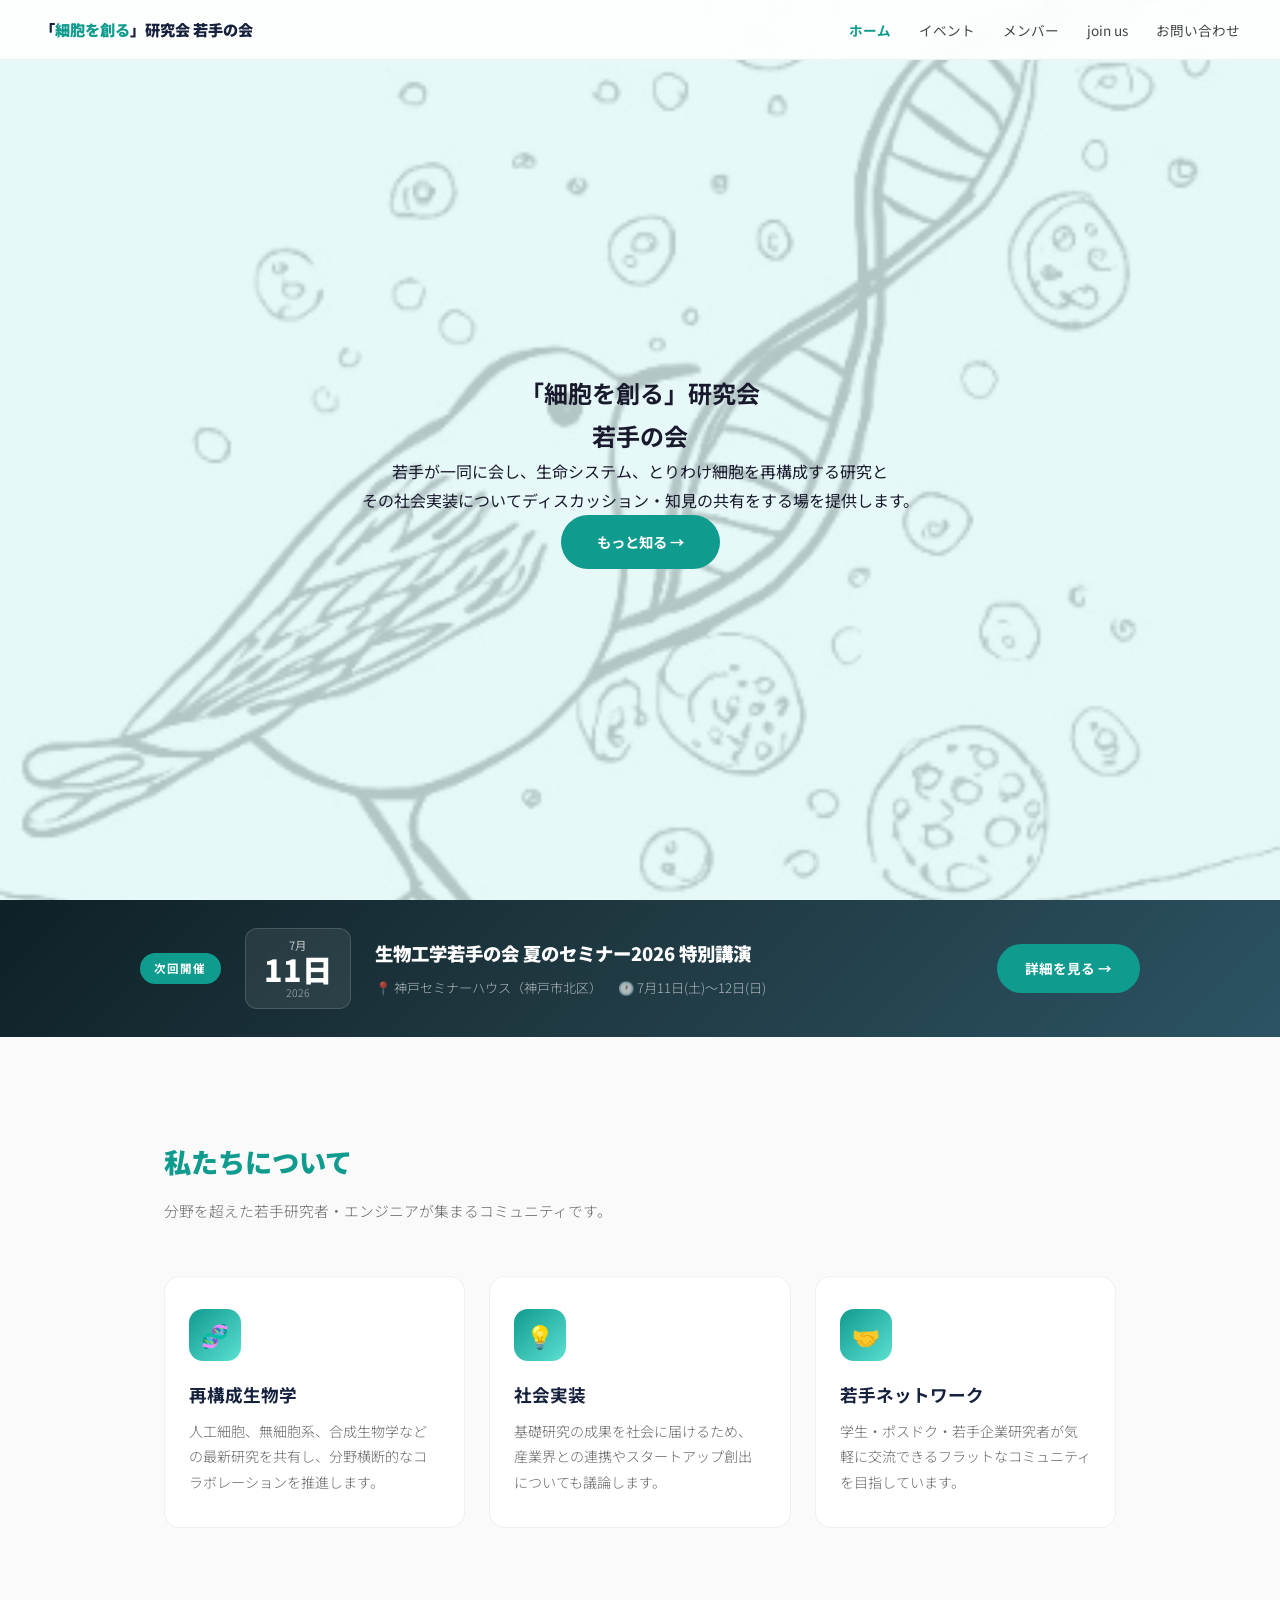
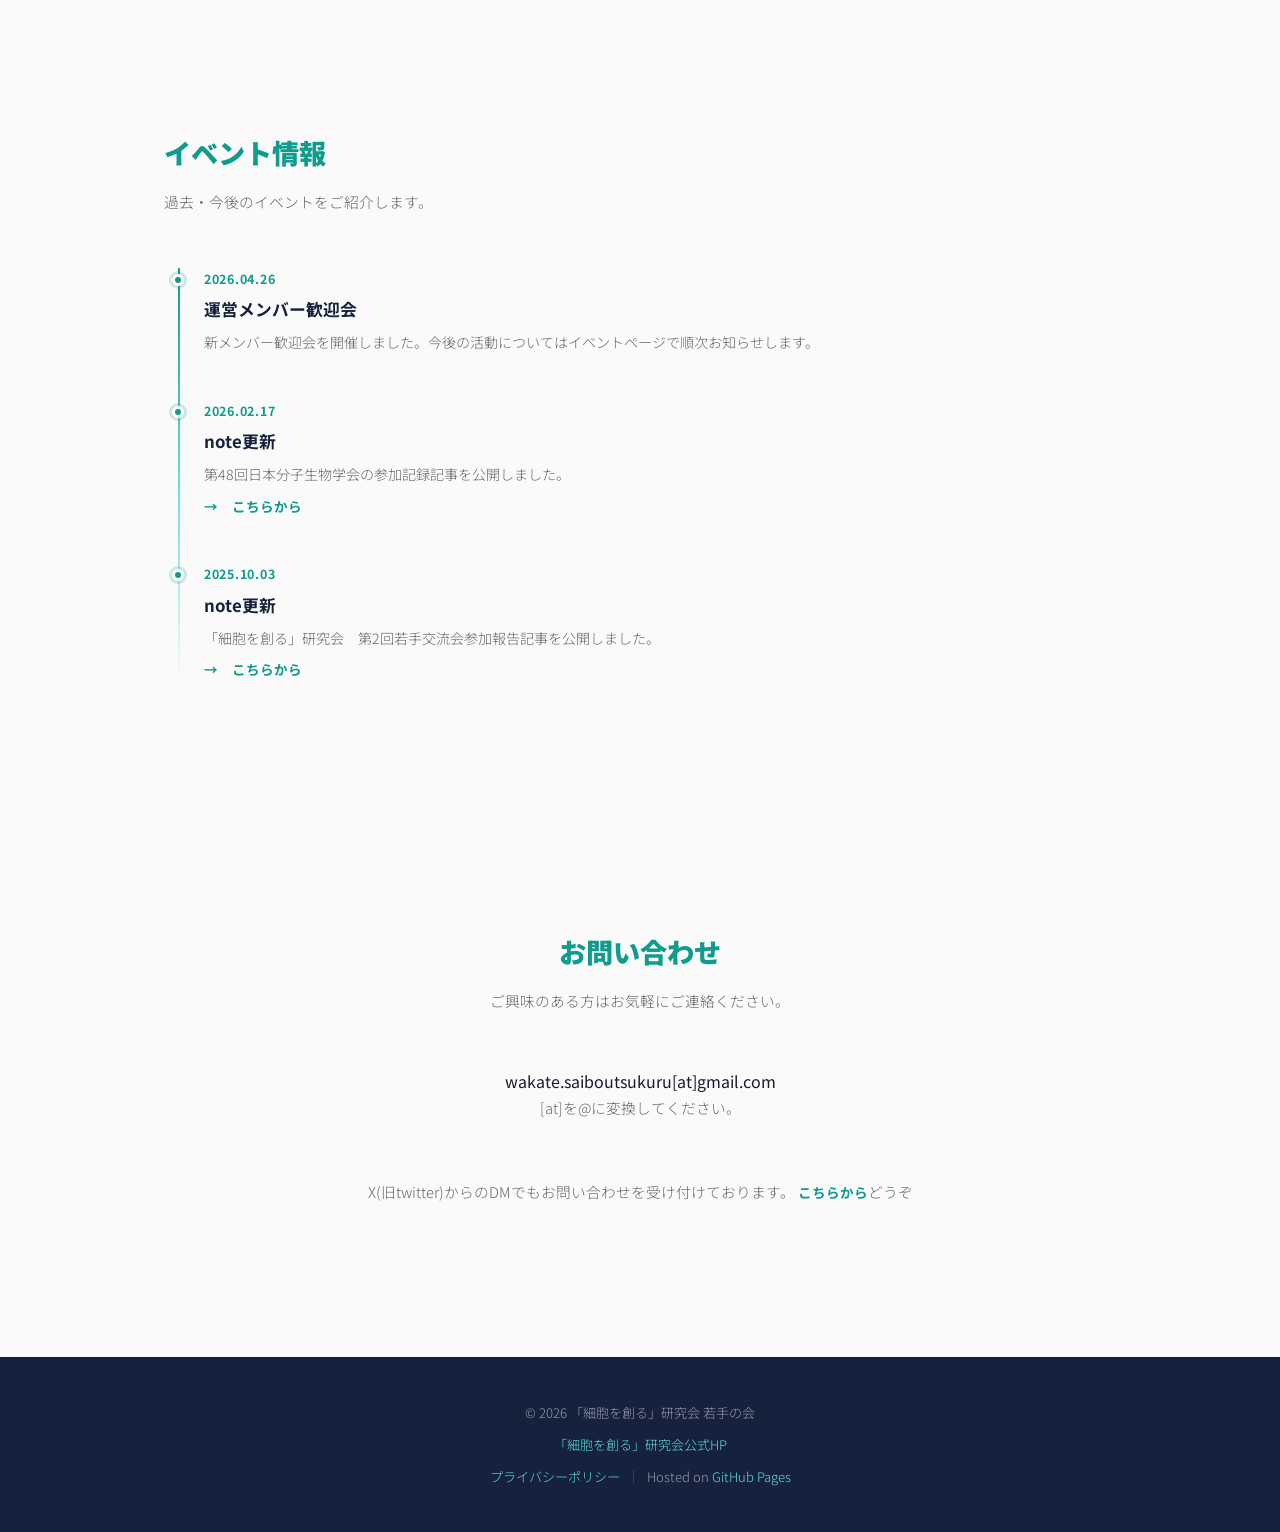
==== index.html @ 82e9b548 "Add files via upload" ====
<!DOCTYPE html>
<html lang="ja">
<head>
  <meta charset="UTF-8">
  <meta name="viewport" content="width=device-width, initial-scale=1.0">
  <title>「細胞を創る」研究会 若手の会</title>
  <meta name="description" content="若手が一同に会し、細胞を再構成する研究と社会実装について議論するコミュニティです。">
  <meta property="og:type" content="website">
  <meta property="og:locale" content="ja_JP">
  <meta property="og:site_name" content="「細胞を創る」研究会 若手の会">
  <meta property="og:title" content="「細胞を創る」研究会 若手の会">
  <meta property="og:description" content="若手が一同に会し、細胞を再構成する研究と社会実装について議論するコミュニティです。">
  <meta name="twitter:card" content="summary">
  <meta name="twitter:title" content="「細胞を創る」研究会 若手の会">
  <meta name="twitter:description" content="若手が一同に会し、細胞を再構成する研究と社会実装について議論するコミュニティです。">
  <link rel="icon" href="images/f2PzmQbG_400x400.jpg" type="image/jpeg">

  <!-- スタイルシート -->
  <link rel="stylesheet" href="style.css">
  <link rel="stylesheet" href="https://unpkg.com/aos@2.3.4/dist/aos.css" />

  <!-- フォント -->
  <link rel="preconnect" href="https://fonts.googleapis.com">
  <link href="https://fonts.googleapis.com/css2?family=Noto+Sans+JP:wght@300;400;700;900&amp;display=swap" rel="stylesheet">
</head>
<body>

  <!-- ===== ナビゲーション ===== -->
  <!--
    ★ ページを追加するときは <li> を追加してください
    ★ 現在のページには class="current" を付けてください
  -->
  <nav class="site-nav">
    <a href="index.html" class="logo">
      「<span class="accent">細胞を創る</span>」研究会 若手の会
    </a>
    <button class="nav-toggle" onclick="document.querySelector('.nav-links').classList.toggle('open')">☰</button>
    <ul class="nav-links">
      <li><a href="index.html" class="current">ホーム</a></li>
      <li><a href="events.html">イベント</a></li>
      <li><a href="members.html">メンバー</a></li>
      <li><a href="joinus.html">join us</a></li>
      <li><a href="#contact">お問い合わせ</a></li>
    </ul>
  </nav>


  <!-- ===== ヒーロー ===== -->
  <section class="hero">
    <!-- 背景の浮遊パーツ（細胞イメージ） -->
    <div class="blob blob-1"></div>
    <div class="blob blob-2"></div>
    <div class="blob blob-3"></div>

    <h1 data-aos="fade-up">
      「<span class="accent">細胞を創る</span>」研究会<br>若手の会
    </h1>
    <p class="lead" data-aos="fade-up" data-aos-delay="200">
      若手が一同に会し、生命システム、とりわけ細胞を再構成する研究と<br>
      その社会実装についてディスカッション・知見の共有をする場を提供します。
    </p>
    <div data-aos="fade-up" data-aos-delay="400">
      <a href="#about" class="btn btn-primary">もっと知る →</a>
    </div>
  </section>


  <!-- ===== 次回開催アナウンス ===== -->
  <!--
    ★ 開催情報の更新方法
    - .announce-date の中身（月・日・年）を書き換えてください
    - .announce-title（イベント名）、.announce-meta の場所・時間も更新してください
    - 申し込みリンクが決まったら <a href="#"> の # を実際のURLに変更してください
    - 開催が終わったらこのセクションごと削除するか、次の会の情報に書き換えてください
  -->
  <div class="announce-bar" data-aos="fade-up">
    <div class="announce-inner">
      <div class="announce-badge">次回開催</div>
      <div class="announce-date-block">
        <span class="announce-month">7月</span>
        <span class="announce-day">11日</span>
        <span class="announce-year">2026</span>
      </div>
      <div class="announce-body">
        <div class="announce-title">生物工学若手の会 夏のセミナー2026 特別講演</div>
        <div class="announce-meta">
          <span>📍 神戸セミナーハウス（神戸市北区）</span>
          <span>🕐 7月11日(土)〜12日(日)</span>
        </div>
      </div>
      <a href="events.html" class="announce-cta">詳細を見る →</a>
    </div>
  </div>

  <!-- ===== About ===== -->
  <section id="about" class="section">
    <h2 class="section-title" data-aos="fade-up">
      <span class="accent">私たちについて</span>
    </h2>
    <p class="section-sub" data-aos="fade-up" data-aos-delay="100">
      分野を超えた若手研究者・エンジニアが集まるコミュニティです。
    </p>

    <!--
      ★ カードの追加・編集方法
      .card を複製して中身を書き換えてください。
      data-aos-delay の数値を 100 ずつ増やすと順番にアニメーションします。
    -->
    <div class="card-grid">
      <div class="card" data-aos="fade-up" data-aos-delay="100">
        <div class="icon">🧬</div>
        <h3>再構成生物学</h3>
        <p>人工細胞、無細胞系、合成生物学などの最新研究を共有し、分野横断的なコラボレーションを推進します。</p>
      </div>
      <div class="card" data-aos="fade-up" data-aos-delay="200">
        <div class="icon">💡</div>
        <h3>社会実装</h3>
        <p>基礎研究の成果を社会に届けるため、産業界との連携やスタートアップ創出についても議論します。</p>
      </div>
      <div class="card" data-aos="fade-up" data-aos-delay="300">
        <div class="icon">🤝</div>
        <h3>若手ネットワーク</h3>
        <p>学生・ポスドク・若手企業研究者が気軽に交流できるフラットなコミュニティを目指しています。</p>
      </div>
    </div>
  </section>


  <!-- ===== イベント ===== -->
  <section id="events" class="section">
    <h2 class="section-title" data-aos="fade-up">
      <span class="accent">イベント情報</span>
    </h2>
    <p class="section-sub" data-aos="fade-up" data-aos-delay="100">
      過去・今後のイベントをご紹介します。
    </p>

    <!--
      ★ イベント追加方法
      .timeline-item を複製して、日付・タイトル・説明を書き換えてください。
      新しいイベントは上に追加するのがおすすめです。
    -->
    <div class="timeline">
      <div class="timeline-item" data-aos="fade-right" data-aos-delay="100">
        <div class="date">2026.04.26</div>
        <h3>運営メンバー歓迎会</h3>
        <p>新メンバー歓迎会を開催しました。今後の活動についてはイベントページで順次お知らせします。</p>
      </div>
      <div class="timeline-item" data-aos="fade-right" data-aos-delay="200">
        <div class="date">2026.02.17</div>
        <h3>note更新</h3>
        <p>第48回日本分子生物学会の参加記録記事を公開しました。</p>
        <a href="https://note.com/saiboutsukuritai/n/n1c687e1ef081" class="event-link">→　こちらから</a>
      </div>
      <div class="timeline-item" data-aos="fade-right" data-aos-delay="300">
        <div class="date">2025.10.03</div>
        <h3>note更新</h3>
        <p>「細胞を創る」研究会　第2回若手交流会参加報告記事を公開しました。</p>
        <a href="https://note.com/saiboutsukuritai/n/n940c62a0c1cd" class="event-link">→　こちらから</a>
      </div>
    </div>
  </section>


  <!-- ===== お問い合わせ ===== -->
  <section id="contact" class="section text-center">
    <h2 class="section-title" data-aos="fade-up">
      <span class="accent">お問い合わせ</span>
    </h2>
    <p class="section-sub" data-aos="fade-up" data-aos-delay="100">
      ご興味のある方はお気軽にご連絡ください。
    </p>
    <p data-aos="fade-up" data-aos-delay="100">wakate.saiboutsukuru[at]gmail.com
    </p>
    <p class="section-sub" data-aos="fade-up" data-aos-delay="100">
      [at]を@に変換してください。
    </p>
    <p class="section-sub" data-aos="fade-up" data-aos-delay="100">
      X(旧twitter)からのDMでもお問い合わせを受け付けております。
      <a href="https://x.com/saiboutsukuruwa" class="event-link">こちらから</a>どうぞ
    </p>
  </section>


  <!-- ===== フッター ===== -->
  <footer class="site-footer">
    <p>© 2026 「細胞を創る」研究会 若手の会</p>
    <p class="mt-1">
      <a href="https://jscsr.org/">「細胞を創る」研究会公式HP</a>
    </p>
    <p class="mt-1">
      <a href="privacy.html">プライバシーポリシー</a>
      <span class="footer-sep">｜</span>
      Hosted on <a href="https://pages.github.com/" target="_blank" rel="noopener">GitHub Pages</a>
    </p>
    
  </footer>


  <!-- AOS 初期化 -->
  <script src="https://unpkg.com/aos@2.3.4/dist/aos.js"></script>
  <script>
    AOS.init({
      duration: 800,      // アニメーションの長さ（ミリ秒）
      once: true,         // true = 一度だけ再生 / false = 毎回再生
      offset: 80,         // 画面に入ってから発火するまでの距離(px)
      easing: 'ease-out'
    });
  </script>

</body>
</html>
---- style.css ----
/* ==========================================================
   「細胞を創る」研究会 若手の会 — 共通スタイルシート
   
   ★ 編集ガイド ★
   - 色を変えたい → 下の :root { } 内の変数を変更
   - フォントを変えたい → --font-body, --font-display を変更
   - 各セクションのスタイルはコメントで区切ってあります
   ========================================================== */

/* ---------- カラー・フォント設定（ここで一括変更） ---------- */
:root {
  /* メインカラー */
  --c-primary: #0f9b8e;
  --c-primary-light: #5ce0d2;
  --c-primary-pale: #e0f7f5;

  /* ダークカラー */
  --c-dark: #16213e;
  --c-dark-grad-1: #0f2027;
  --c-dark-grad-2: #203a43;
  --c-dark-grad-3: #2c5364;

  /* テキスト */
  --c-text: #1a1a2e;
  --c-text-light: #666;
  --c-text-muted: #888;

  /* 背景 */
  --c-bg: #fafafa;
  --c-card-bg: #fff;
  --c-border: rgba(0, 0, 0, 0.06);

  /* フォント */
  --font-body: 'Noto Sans JP', sans-serif;
  --font-display: 'Noto Sans JP', sans-serif;

  /* レイアウト */
  --max-width: 1000px;
  --nav-height: 60px;
}


/* ---------- リセット ---------- */
*,
*::before,
*::after {
  margin: 0;
  padding: 0;
  box-sizing: border-box;
}

html {
  scroll-behavior: smooth;
}

body {
  font-family: var(--font-body);
  color: var(--c-text);
  background: var(--c-bg);
  line-height: 1.8;
}

img {
  max-width: 100%;
  height: auto;
  display: block;
}

a {
  color: inherit;
  text-decoration: none;
}


/* ==========================================================
   ナビゲーション
   ========================================================== */
.site-nav {
  position: fixed;
  top: 0;
  width: 100%;
  background: rgba(255, 255, 255, 0.92);
  backdrop-filter: blur(12px);
  -webkit-backdrop-filter: blur(12px);
  z-index: 100;
  padding: 0 40px;
  height: var(--nav-height);
  display: flex;
  justify-content: space-between;
  align-items: center;
  border-bottom: 1px solid var(--c-border);
}

.site-nav .logo {
  font-weight: 900;
  font-size: 0.95rem;
  color: var(--c-dark);
  white-space: nowrap;
}

.site-nav .logo .accent {
  color: var(--c-primary);
}

.site-nav .nav-links {
  list-style: none;
  display: flex;
  gap: 28px;
}

.site-nav .nav-links a {
  font-size: 0.85rem;
  font-weight: 400;
  color: #444;
  transition: color 0.3s;
  position: relative;
}

.site-nav .nav-links a::after {
  content: '';
  position: absolute;
  bottom: -4px;
  left: 0;
  width: 0;
  height: 2px;
  background: var(--c-primary);
  transition: width 0.3s;
}

.site-nav .nav-links a:hover {
  color: var(--c-primary);
}

.site-nav .nav-links a:hover::after {
  width: 100%;
}

/* 現在のページをハイライト */
.site-nav .nav-links a.current {
  color: var(--c-primary);
  font-weight: 700;
}

/* ハンバーガーメニュー（モバイル用） */
.nav-toggle {
  display: none;
  background: none;
  border: none;
  font-size: 1.5rem;
  cursor: pointer;
  color: var(--c-dark);
}


/* ==========================================================
   ヒーローセクション
   ========================================================== */
.hero {
  min-height: 100vh;
  display: flex;
  flex-direction: column;
  justify-content: center;
  align-items: center;
  text-align: center;
  padding: 120px 24px 80px;
  background: var(--c-primary-pale);
  position: relative;
  overflow: hidden;
}

/* ★ 背景画像（::before で重ねる） */
.hero::before {
  content: '';
  position: absolute;
  top: 0;
  left: 0;
  width: 100%;
  height: 100%;
  background-image: url('images/f2PzmQbG_400x400.jpg');  /* ← 画像パスをここで指定 */
  background-size: cover;                        /* ← 画像の大きさ（※下で解説） */
  background-position: center;                   /* ← 画像のどこを中心にするか */
  background-repeat: no-repeat;
  opacity: 0.2;                                  /* ← 透明度（0=完全透明 〜 1=不透明） */
  pointer-events: none;                          /* クリックを透過させる */
  z-index: 0;
}
/* ==========================================================
   ボタン
   ========================================================== */
.btn {
  display: inline-block;
  padding: 14px 36px;
  border-radius: 50px;
  font-weight: 700;
  font-size: 0.9rem;
  transition: transform 0.3s, box-shadow 0.3s;
  position: relative;
  cursor: pointer;
  border: none;
}

.btn:hover {
  transform: translateY(-3px);
}

.btn-primary {
  background: var(--c-primary);
  color: #fff;
}

.btn-primary:hover {
  box-shadow: 0 12px 32px rgba(15, 155, 142, 0.35);
}

.btn-outline {
  background: transparent;
  color: var(--c-dark);
  border: 2px solid rgba(255, 255, 255, 0.3);
}

.btn-outline:hover {
  border-color: var(--c-primary-light);
  color: var(--c-primary-light);
  box-shadow: none;
}


/* ==========================================================
   セクション共通
   ========================================================== */
.section {
  padding: 100px 24px;
  max-width: var(--max-width);
  margin: 0 auto;
}

.section-wide {
  max-width: 1200px;
}

.section-title {
  font-family: var(--font-display);
  font-size: 1.7rem;
  font-weight: 900;
  margin-bottom: 12px;
  color: var(--c-dark);
}

.section-title .accent {
  color: var(--c-primary);
}

.section-sub {
  color: var(--c-text-light);
  font-size: 0.92rem;
  margin-bottom: 52px;
  font-weight: 300;
}

.text-center {
  text-align: center;
}


/* ==========================================================
   カードグリッド
   ========================================================== */
.card-grid {
  display: grid;
  grid-template-columns: repeat(auto-fit, minmax(280px, 1fr));
  gap: 24px;
}

.card {
  background: var(--c-card-bg);
  border-radius: 16px;
  padding: 32px 24px;
  border: 1px solid var(--c-border);
  transition: transform 0.3s, box-shadow 0.3s;
}

.card:hover {
  transform: translateY(-5px);
  box-shadow: 0 16px 40px rgba(0, 0, 0, 0.07);
}

.card .icon {
  width: 52px;
  height: 52px;
  background: linear-gradient(135deg, var(--c-primary), var(--c-primary-light));
  border-radius: 14px;
  display: flex;
  align-items: center;
  justify-content: center;
  font-size: 1.4rem;
  margin-bottom: 18px;
}

.card h3 {
  font-size: 1.1rem;
  font-weight: 700;
  margin-bottom: 8px;
  color: var(--c-dark);
}

.card p {
  font-size: 0.88rem;
  color: var(--c-text-light);
  font-weight: 300;
}


/* ==========================================================
   タイムライン（イベント用）
   ========================================================== */
.timeline {
  position: relative;
  padding-left: 40px;
}

.timeline::before {
  content: '';
  position: absolute;
  left: 14px;
  top: 0;
  bottom: 0;
  width: 2px;
  background: linear-gradient(to bottom, var(--c-primary), var(--c-primary-light), transparent);
}

.timeline-item {
  position: relative;
  margin-bottom: 44px;
}

.timeline-item::before {
  content: '';
  position: absolute;
  left: -32px;
  top: 6px;
  width: 12px;
  height: 12px;
  border-radius: 50%;
  background: var(--c-primary);
  border: 3px solid #fff;
  box-shadow: 0 0 0 3px rgba(15, 155, 142, 0.2);
}

.timeline-item .date {
  font-size: 0.78rem;
  color: var(--c-primary);
  font-weight: 700;
  margin-bottom: 4px;
  letter-spacing: 0.06em;
}

.timeline-item h3 {
  font-size: 1.05rem;
  font-weight: 700;
  margin-bottom: 6px;
  color: var(--c-dark);
}

.timeline-item p {
  font-size: 0.88rem;
  color: var(--c-text-light);
  font-weight: 300;
}


/* ==========================================================
   イベント一覧（events.html 用）
   ========================================================== */
.event-list {
  display: flex;
  flex-direction: column;
  gap: 20px;
}

.event-entry {
  display: flex;
  gap: 24px;
  background: var(--c-card-bg);
  border-radius: 16px;
  padding: 28px 24px;
  border: 1px solid var(--c-border);
  transition: transform 0.3s, box-shadow 0.3s;
}

.event-entry:hover {
  transform: translateY(-3px);
  box-shadow: 0 12px 32px rgba(0, 0, 0, 0.06);
}

/* 日付バッジ */
.event-date-badge {
  flex-shrink: 0;
  width: 72px;
  display: flex;
  flex-direction: column;
  align-items: center;
  justify-content: center;
  background: linear-gradient(135deg, var(--c-primary), var(--c-primary-light));
  border-radius: 12px;
  padding: 12px 8px;
  color: #fff;
  line-height: 1.2;
}

.event-date-badge .month {
  font-size: 0.7rem;
  font-weight: 700;
  text-transform: uppercase;
  letter-spacing: 0.08em;
  opacity: 0.85;
}

.event-date-badge .day {
  font-size: 1.6rem;
  font-weight: 900;
}

.event-date-badge .year {
  font-size: 0.65rem;
  font-weight: 400;
  opacity: 0.7;
}

.event-info h3 {
  font-size: 1.1rem;
  font-weight: 700;
  color: var(--c-dark);
  margin-bottom: 6px;
}

.event-info p {
  font-size: 0.88rem;
  color: var(--c-text-light);
  font-weight: 300;
}

.event-meta {
  display: flex;
  flex-wrap: wrap;
  gap: 16px;
  margin-bottom: 8px;
}

.event-meta span {
  font-size: 0.8rem;
  color: var(--c-text-muted);
}

.event-link {
  display: inline-block;
  margin-top: 10px;
  font-size: 0.85rem;
  font-weight: 700;
  color: var(--c-primary);
  transition: color 0.2s;
}

.event-link:hover {
  color: var(--c-dark);
  text-decoration: underline;
}

.event-status {
  display: inline-block;
  margin-top: 10px;
  font-size: 0.72rem;
  font-weight: 700;
  padding: 3px 14px;
  border-radius: 20px;
}

.event-status.upcoming {
  color: var(--c-primary);
  background: var(--c-primary-pale);
}

.event-status.past {
  color: var(--c-text-muted);
  background: #f0f0f0;
}


/* ==========================================================
   記事ページ（events/ 内の個別レポート用）
   ========================================================== */
.article-content {
  max-width: 800px;
}

.article-meta {
  margin-bottom: 40px;
}

.meta-table {
  width: 100%;
  border-collapse: collapse;
  font-size: 0.88rem;
}

.meta-table th {
  text-align: left;
  font-weight: 700;
  color: var(--c-dark);
  padding: 10px 16px;
  width: 120px;
  background: var(--c-primary-pale);
  border-bottom: 1px solid var(--c-border);
  white-space: nowrap;
}

.meta-table td {
  padding: 10px 16px;
  color: var(--c-text-light);
  font-weight: 300;
  border-bottom: 1px solid var(--c-border);
}

.article-content h2 {
  font-size: 1.15rem;
  font-weight: 700;
  color: var(--c-dark);
  margin: 40px 0 12px;
  padding-left: 14px;
  border-left: 3px solid var(--c-primary);
}

.article-content p {
  font-size: 0.92rem;
  color: var(--c-text-light);
  font-weight: 300;
  margin-bottom: 16px;
  line-height: 2;
}

.article-img {
  width: 100%;
  border-radius: 12px;
  margin: 8px 0;
}

.article-content figure {
  margin: 24px 0;
}

.article-content figcaption {
  text-align: center;
  font-size: 0.8rem;
  color: var(--c-text-muted);
  font-weight: 300;
  margin-top: 8px;
}

.back-link {
  margin-top: 56px;
  padding-top: 24px;
  border-top: 1px solid var(--c-border);
}

.back-link a {
  font-size: 0.88rem;
  font-weight: 700;
  color: var(--c-primary);
  transition: color 0.2s;
}

.back-link a:hover {
  color: var(--c-dark);
}


/* ==========================================================
   リンク集（トップページ用）
   ========================================================== */
.link-grid {
  display: grid;
  grid-template-columns: repeat(auto-fit, minmax(260px, 1fr));
  gap: 16px;
}

.link-card {
  display: flex;
  align-items: center;
  gap: 16px;
  background: var(--c-card-bg);
  border-radius: 12px;
  padding: 18px 20px;
  border: 1px solid var(--c-border);
  transition: transform 0.2s, box-shadow 0.2s;
  text-decoration: none;
  color: inherit;
}

.link-card:hover {
  transform: translateY(-3px);
  box-shadow: 0 8px 24px rgba(0, 0, 0, 0.06);
}

.link-card .link-icon {
  flex-shrink: 0;
  width: 40px;
  height: 40px;
  background: var(--c-primary-pale);
  border-radius: 10px;
  display: flex;
  align-items: center;
  justify-content: center;
  font-size: 1.1rem;
}

.link-card .link-text h4 {
  font-size: 0.9rem;
  font-weight: 700;
  color: var(--c-dark);
  margin-bottom: 2px;
}

.link-card .link-text p {
  font-size: 0.75rem;
  color: var(--c-text-muted);
  font-weight: 300;
}


/* ==========================================================
   メンバーテーブル（members.html 用）
   ========================================================== */
.table-wrap {
  overflow-x: auto;                /* スマホで横スクロール可能にする */
  -webkit-overflow-scrolling: touch;
  border-radius: 16px;
  border: 1px solid var(--c-border);
  background: var(--c-card-bg);
}

.member-table {
  width: 100%;
  border-collapse: collapse;
  min-width: 700px;               /* これより狭い画面では横スクロール */
  font-size: 0.9rem;
}

.member-table thead {
  background: var(--c-dark);
  color: #fff;
}

.member-table th {
  padding: 14px 18px;
  font-weight: 700;
  font-size: 0.82rem;
  letter-spacing: 0.06em;
  text-align: left;
  white-space: nowrap;
}

.member-table td {
  padding: 16px 18px;
  border-bottom: 1px solid var(--c-border);
  color: var(--c-text-light);
  font-weight: 300;
  vertical-align: middle;
}

/* 最後の行は下線なし */
.member-table tbody tr:last-child td {
  border-bottom: none;
}

/* 行ホバー */
.member-table tbody tr {
  transition: background 0.2s;
}

.member-table tbody tr:hover {
  background: var(--c-primary-pale);
}

/* 氏名列を太字に */
.member-table .name-cell {
  font-weight: 700;
  color: var(--c-dark);
  white-space: nowrap;
}

/* 役割バッジ（テーブル内でも使用） */
.member-table .role {
  display: inline-block;
  font-size: 0.72rem;
  font-weight: 700;
  color: var(--c-primary);
  background: var(--c-primary-pale);
  padding: 3px 12px;
  border-radius: 20px;
  white-space: nowrap;
}

/* researchmap リンク */
.rm-link {
  color: var(--c-primary);
  font-weight: 400;
  font-size: 0.82rem;
  transition: color 0.2s;
  white-space: nowrap;
}

.rm-link:hover {
  color: var(--c-dark);
  text-decoration: underline;
}


/* ==========================================================
   メンバーカード（カード形式を使う場合に残しておく）
   ========================================================== */
.member-grid {
  display: grid;
  grid-template-columns: repeat(auto-fit, minmax(240px, 1fr));
  gap: 28px;
}

.member-card {
  background: var(--c-card-bg);
  border-radius: 16px;
  padding: 32px 24px;
  text-align: center;
  border: 1px solid var(--c-border);
  transition: transform 0.3s, box-shadow 0.3s;
}

.member-card:hover {
  transform: translateY(-5px);
  box-shadow: 0 16px 40px rgba(0, 0, 0, 0.07);
}

.member-card .avatar {
  width: 100px;
  height: 100px;
  border-radius: 50%;
  margin: 0 auto 18px;
  object-fit: cover;
  border: 3px solid var(--c-primary-pale);
}

/* 画像がない場合のプレースホルダー */
.member-card .avatar-placeholder {
  width: 100px;
  height: 100px;
  border-radius: 50%;
  margin: 0 auto 18px;
  background: linear-gradient(135deg, var(--c-primary-pale), #b2dfdb);
  display: flex;
  align-items: center;
  justify-content: center;
  font-size: 2.2rem;
}

.member-card h3 {
  font-size: 1.05rem;
  font-weight: 700;
  color: var(--c-dark);
  margin-bottom: 4px;
}

.member-card .affiliation {
  font-size: 0.82rem;
  color: var(--c-text-muted);
  font-weight: 300;
  margin-bottom: 8px;
}

.member-card .role {
  display: inline-block;
  font-size: 0.72rem;
  font-weight: 700;
  color: var(--c-primary);
  background: var(--c-primary-pale);
  padding: 3px 12px;
  border-radius: 20px;
}

.member-card .bio {
  font-size: 0.82rem;
  color: var(--c-text-light);
  font-weight: 300;
  margin-top: 12px;
  line-height: 1.7;
}


/* ==========================================================
   ステップリスト（参加するには ページ用）
   ========================================================== */
.step-list {
  display: flex;
  flex-direction: column;
  gap: 28px;
}

.step {
  display: flex;
  gap: 24px;
  align-items: flex-start;
  background: var(--c-card-bg);
  border-radius: 16px;
  padding: 28px 24px;
  border: 1px solid var(--c-border);
  transition: transform 0.3s, box-shadow 0.3s;
}

.step:hover {
  transform: translateY(-3px);
  box-shadow: 0 12px 32px rgba(0, 0, 0, 0.06);
}

.step-number {
  flex-shrink: 0;
  width: 48px;
  height: 48px;
  background: linear-gradient(135deg, var(--c-primary), var(--c-primary-light));
  color: #fff;
  border-radius: 50%;
  display: flex;
  align-items: center;
  justify-content: center;
  font-weight: 900;
  font-size: 1.2rem;
}

.step-content h3 {
  font-size: 1.05rem;
  font-weight: 700;
  color: var(--c-dark);
  margin-bottom: 6px;
}

.step-content p {
  font-size: 0.88rem;
  color: var(--c-text-light);
  font-weight: 300;
}


/* ==========================================================
   FAQ（アコーディオン）
   ========================================================== */
.faq-list {
  display: flex;
  flex-direction: column;
  gap: 12px;
}

.faq-item {
  background: var(--c-card-bg);
  border: 1px solid var(--c-border);
  border-radius: 12px;
  overflow: hidden;
  transition: box-shadow 0.3s;
}

.faq-item:hover {
  box-shadow: 0 4px 16px rgba(0, 0, 0, 0.05);
}

.faq-item summary {
  padding: 18px 24px;
  font-weight: 700;
  font-size: 0.95rem;
  color: var(--c-dark);
  cursor: pointer;
  list-style: none;
  display: flex;
  align-items: center;
  gap: 12px;
}

/* 開閉アイコン */
.faq-item summary::before {
  content: '＋';
  flex-shrink: 0;
  width: 28px;
  height: 28px;
  background: var(--c-primary-pale);
  color: var(--c-primary);
  border-radius: 50%;
  display: flex;
  align-items: center;
  justify-content: center;
  font-size: 0.9rem;
  font-weight: 900;
  transition: transform 0.3s;
}

.faq-item[open] summary::before {
  content: '−';
  transform: rotate(180deg);
}

/* Safari のデフォルト三角形を消す */
.faq-item summary::-webkit-details-marker {
  display: none;
}

.faq-item p {
  padding: 0 24px 18px 64px;
  font-size: 0.88rem;
  color: var(--c-text-light);
  font-weight: 300;
  line-height: 1.8;
}


/* ==========================================================
   プライバシーポリシー
   ========================================================== */
.policy-content {
  max-width: 800px;
}

.policy-lead {
  font-size: 0.95rem;
  color: var(--c-text);
  margin-bottom: 48px;
  padding-bottom: 28px;
  border-bottom: 1px solid var(--c-border);
  line-height: 2;
}

.policy-section {
  margin-bottom: 36px;
}

.policy-section h2 {
  font-size: 1.1rem;
  font-weight: 700;
  color: var(--c-dark);
  margin-bottom: 10px;
  padding-left: 14px;
  border-left: 3px solid var(--c-primary);
}

.policy-section p {
  font-size: 0.88rem;
  color: var(--c-text-light);
  font-weight: 300;
  margin-bottom: 8px;
  line-height: 1.9;
}

.policy-section ul {
  list-style: none;
  padding-left: 0;
  margin-top: 8px;
}

.policy-section ul li {
  font-size: 0.88rem;
  color: var(--c-text-light);
  font-weight: 300;
  padding: 4px 0 4px 20px;
  position: relative;
}

.policy-section ul li::before {
  content: '•';
  color: var(--c-primary);
  position: absolute;
  left: 4px;
  font-weight: 900;
}

.policy-section a {
  color: var(--c-primary);
  text-decoration: underline;
}

.policy-section a:hover {
  color: var(--c-dark);
}

.policy-date {
  margin-top: 48px;
  padding-top: 24px;
  border-top: 1px solid var(--c-border);
  font-size: 0.82rem;
  color: var(--c-text-muted);
  font-weight: 300;
}


/* ==========================================================
   次回開催アナウンスバー
   ========================================================== */
.announce-bar {
  background: linear-gradient(135deg, var(--c-dark-grad-1), var(--c-dark-grad-2), var(--c-dark-grad-3));
  padding: 0 24px;
}

.announce-inner {
  max-width: var(--max-width);
  margin: 0 auto;
  display: flex;
  align-items: center;
  gap: 24px;
  padding: 28px 0;
  flex-wrap: wrap;
}

.announce-badge {
  flex-shrink: 0;
  background: var(--c-primary);
  color: #fff;
  font-size: 0.72rem;
  font-weight: 700;
  letter-spacing: 0.1em;
  padding: 5px 14px;
  border-radius: 20px;
  white-space: nowrap;
}

.announce-date-block {
  flex-shrink: 0;
  display: flex;
  flex-direction: column;
  align-items: center;
  background: rgba(255,255,255,0.08);
  border: 1px solid rgba(255,255,255,0.15);
  border-radius: 12px;
  padding: 10px 18px;
  color: #fff;
  line-height: 1.1;
  min-width: 72px;
}

.announce-month {
  font-size: 0.72rem;
  opacity: 0.7;
  font-weight: 400;
}

.announce-day {
  font-size: 1.9rem;
  font-weight: 900;
  line-height: 1.15;
}

.announce-year {
  font-size: 0.65rem;
  opacity: 0.6;
  font-weight: 300;
}

.announce-body {
  flex: 1;
  min-width: 200px;
}

.announce-title {
  font-size: 1.15rem;
  font-weight: 900;
  color: #fff;
  margin-bottom: 6px;
}

.announce-meta {
  display: flex;
  flex-wrap: wrap;
  gap: 16px;
}

.announce-meta span {
  font-size: 0.82rem;
  color: rgba(255,255,255,0.65);
  font-weight: 300;
}

.announce-cta {
  flex-shrink: 0;
  display: inline-block;
  background: var(--c-primary);
  color: #fff;
  font-size: 0.85rem;
  font-weight: 700;
  padding: 12px 28px;
  border-radius: 50px;
  transition: transform 0.3s, box-shadow 0.3s;
  white-space: nowrap;
}

.announce-cta:hover {
  transform: translateY(-3px);
  box-shadow: 0 10px 28px rgba(15, 155, 142, 0.4);
}

@media (max-width: 768px) {
  .announce-inner {
    gap: 16px;
    padding: 24px 0;
  }
  .announce-date-block {
    min-width: 60px;
    padding: 8px 14px;
  }
  .announce-day {
    font-size: 1.5rem;
  }
  .announce-title {
    font-size: 1rem;
  }
  .announce-cta {
    width: 100%;
    text-align: center;
  }
}


/* ==========================================================
   フッター
   ========================================================== */
.site-footer {
  background: var(--c-dark);
  color: rgba(255, 255, 255, 0.55);
  text-align: center;
  padding: 44px 24px;
  font-size: 0.82rem;
  font-weight: 300;
}

.site-footer a {
  color: var(--c-primary-light);
}

.site-footer a:hover {
  text-decoration: underline;
}

.footer-sep {
  margin: 0 4px;
  opacity: 0.5;
}


/* ==========================================================
   ユーティリティ
   ========================================================== */
.mt-1 { margin-top: 8px; }
.mt-2 { margin-top: 16px; }
.mt-3 { margin-top: 24px; }
.mt-4 { margin-top: 40px; }
.mb-1 { margin-bottom: 8px; }
.mb-2 { margin-bottom: 16px; }
.mb-3 { margin-bottom: 24px; }
.mb-4 { margin-bottom: 40px; }


/* ==========================================================
   イベントカードグリッド（events.html 用）
   ========================================================== */
.event-card-grid {
  display: grid;
  grid-template-columns: repeat(auto-fit, minmax(280px, 1fr));
  gap: 24px;
}

.event-card {
  background: var(--c-card-bg);
  border-radius: 16px;
  border: 1px solid var(--c-border);
  overflow: hidden;
  transition: transform 0.3s, box-shadow 0.3s;
}

.event-card:hover {
  transform: translateY(-5px);
  box-shadow: 0 16px 40px rgba(0, 0, 0, 0.07);
}

/* カードヘッダー（今後 = ティール、過去 = ダーク） */
.event-card-header {
  padding: 18px 22px;
  color: #fff;
}

.event-card-header.upcoming {
  background: var(--c-primary);
}

.event-card-header.past {
  background: var(--c-dark);
}

.event-card-header .event-card-date {
  font-size: 0.75rem;
  opacity: 0.75;
  font-weight: 400;
}

.event-card-header h3 {
  font-size: 1.05rem;
  font-weight: 700;
  margin-top: 4px;
}

/* カードボディ */
.event-card-body {
  padding: 18px 22px;
}

.event-card-body p {
  font-size: 0.85rem;
  color: var(--c-text-light);
  font-weight: 300;
  margin-bottom: 10px;
  line-height: 1.7;
}

/* 場所・日時などのメタ情報 */
.event-meta {
  display: flex;
  flex-wrap: wrap;
  gap: 12px;
  margin-bottom: 8px;
}

.event-meta span {
  font-size: 0.8rem;
  color: var(--c-text-muted);
}

/* 「レポートを読む →」リンク */
.event-link {
  display: inline-block;
  margin-top: 6px;
  font-size: 0.85rem;
  font-weight: 700;
  color: var(--c-primary);
  transition: color 0.2s;
}

.event-link:hover {
  color: var(--c-dark);
  text-decoration: underline;
}

/* 「準備中」「参加受付中」バッジ */
.event-status {
  display: inline-block;
  margin-top: 6px;
  font-size: 0.72rem;
  font-weight: 700;
  padding: 3px 14px;
  border-radius: 20px;
}

.event-status.upcoming {
  color: var(--c-primary);
  background: var(--c-primary-pale);
}

.event-status.past {
  color: var(--c-text-muted);
  background: #f0f0f0;
}


/* ==========================================================
   レスポンシブ
   ========================================================== */
@media (max-width: 768px) {
  .site-nav {
    padding: 0 20px;
  }

  .site-nav .nav-links {
    display: none;
    position: absolute;
    top: var(--nav-height);
    left: 0;
    width: 100%;
    background: rgba(255, 255, 255, 0.97);
    flex-direction: column;
    padding: 20px;
    gap: 16px;
    border-bottom: 1px solid var(--c-border);
  }

  .site-nav .nav-links.open {
    display: flex;
  }

  .nav-toggle {
    display: block;
  }

  .hero {
    padding: 100px 20px 60px;
  }

  .hero-sub {
    padding: 100px 20px 40px;
    min-height: 30vh;
  }

  .section {
    padding: 64px 20px;
  }

  .card-grid {
    grid-template-columns: 1fr;
  }

  .member-grid {
    grid-template-columns: repeat(auto-fit, minmax(200px, 1fr));
  }

  .step {
    flex-direction: column;
    gap: 16px;
  }

  /* イベントカードはスマホで1列に */
  .event-card-grid {
    grid-template-columns: 1fr;
  }
}
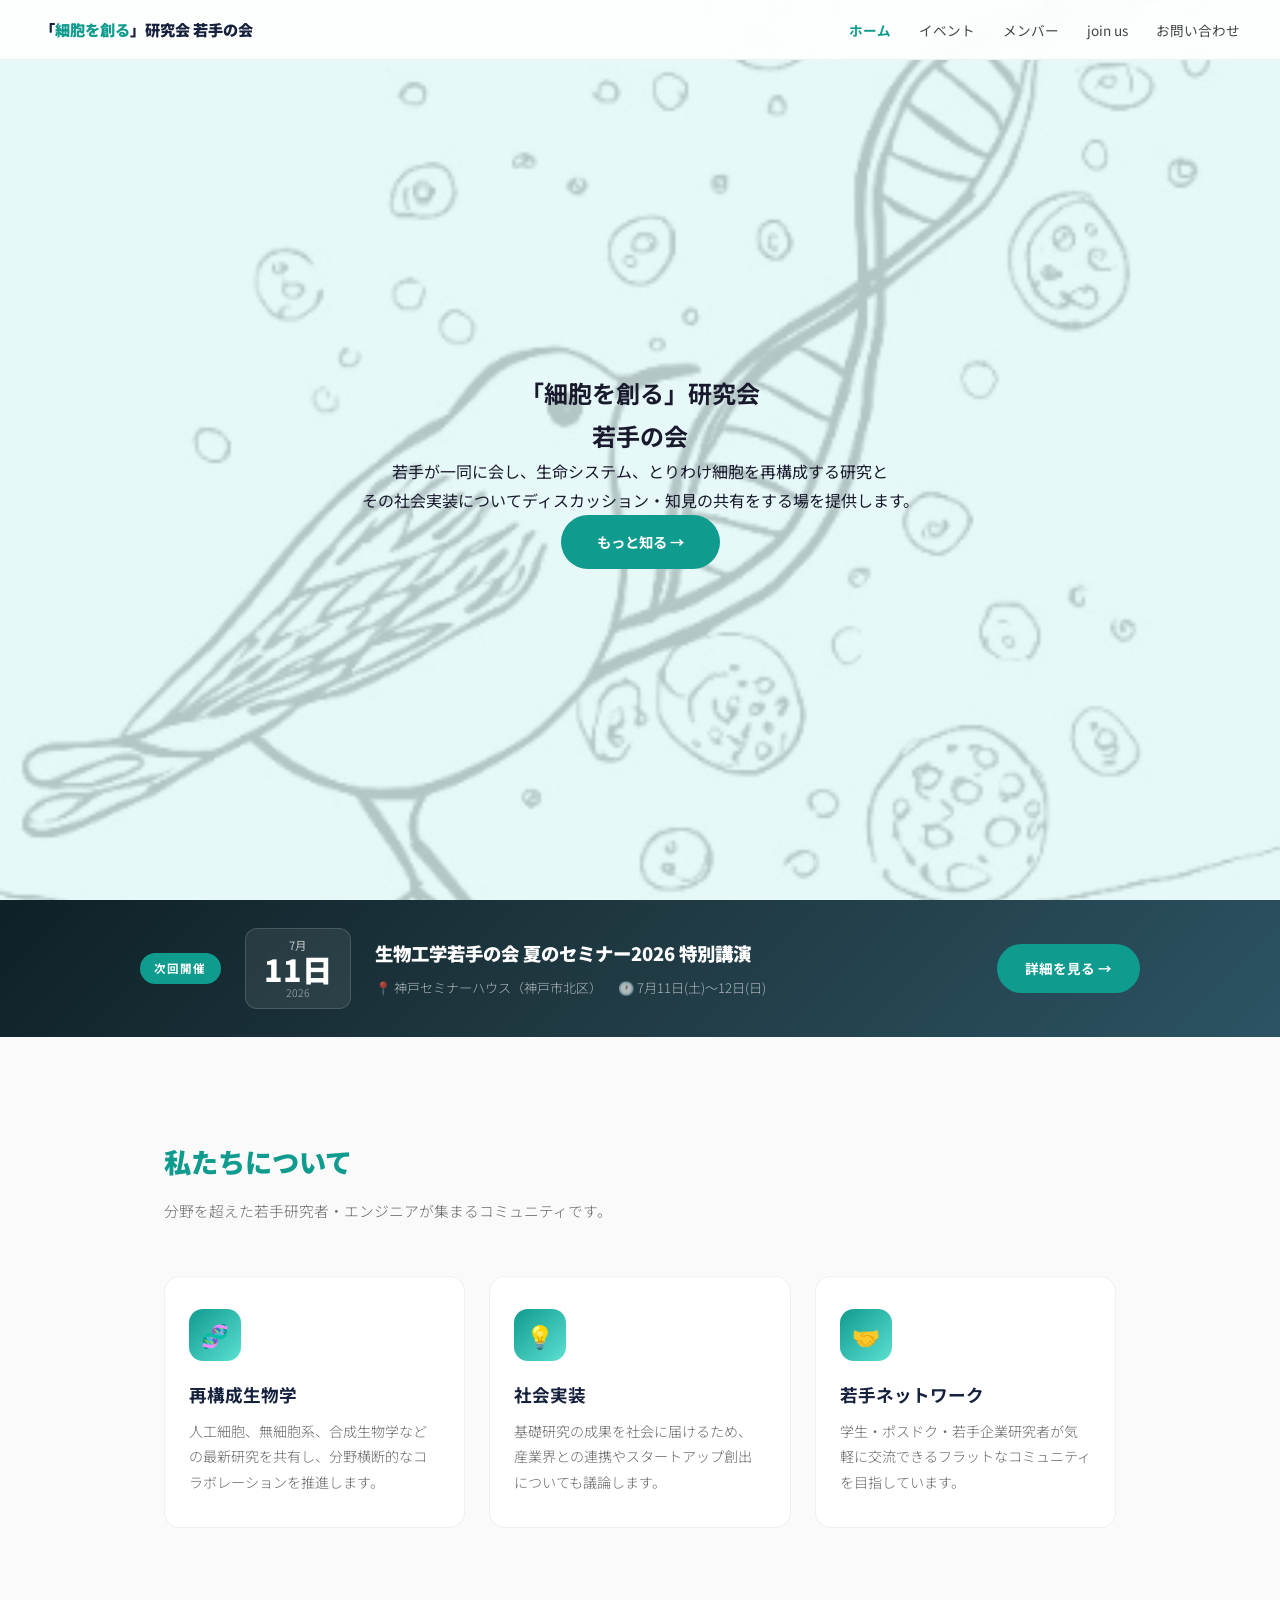
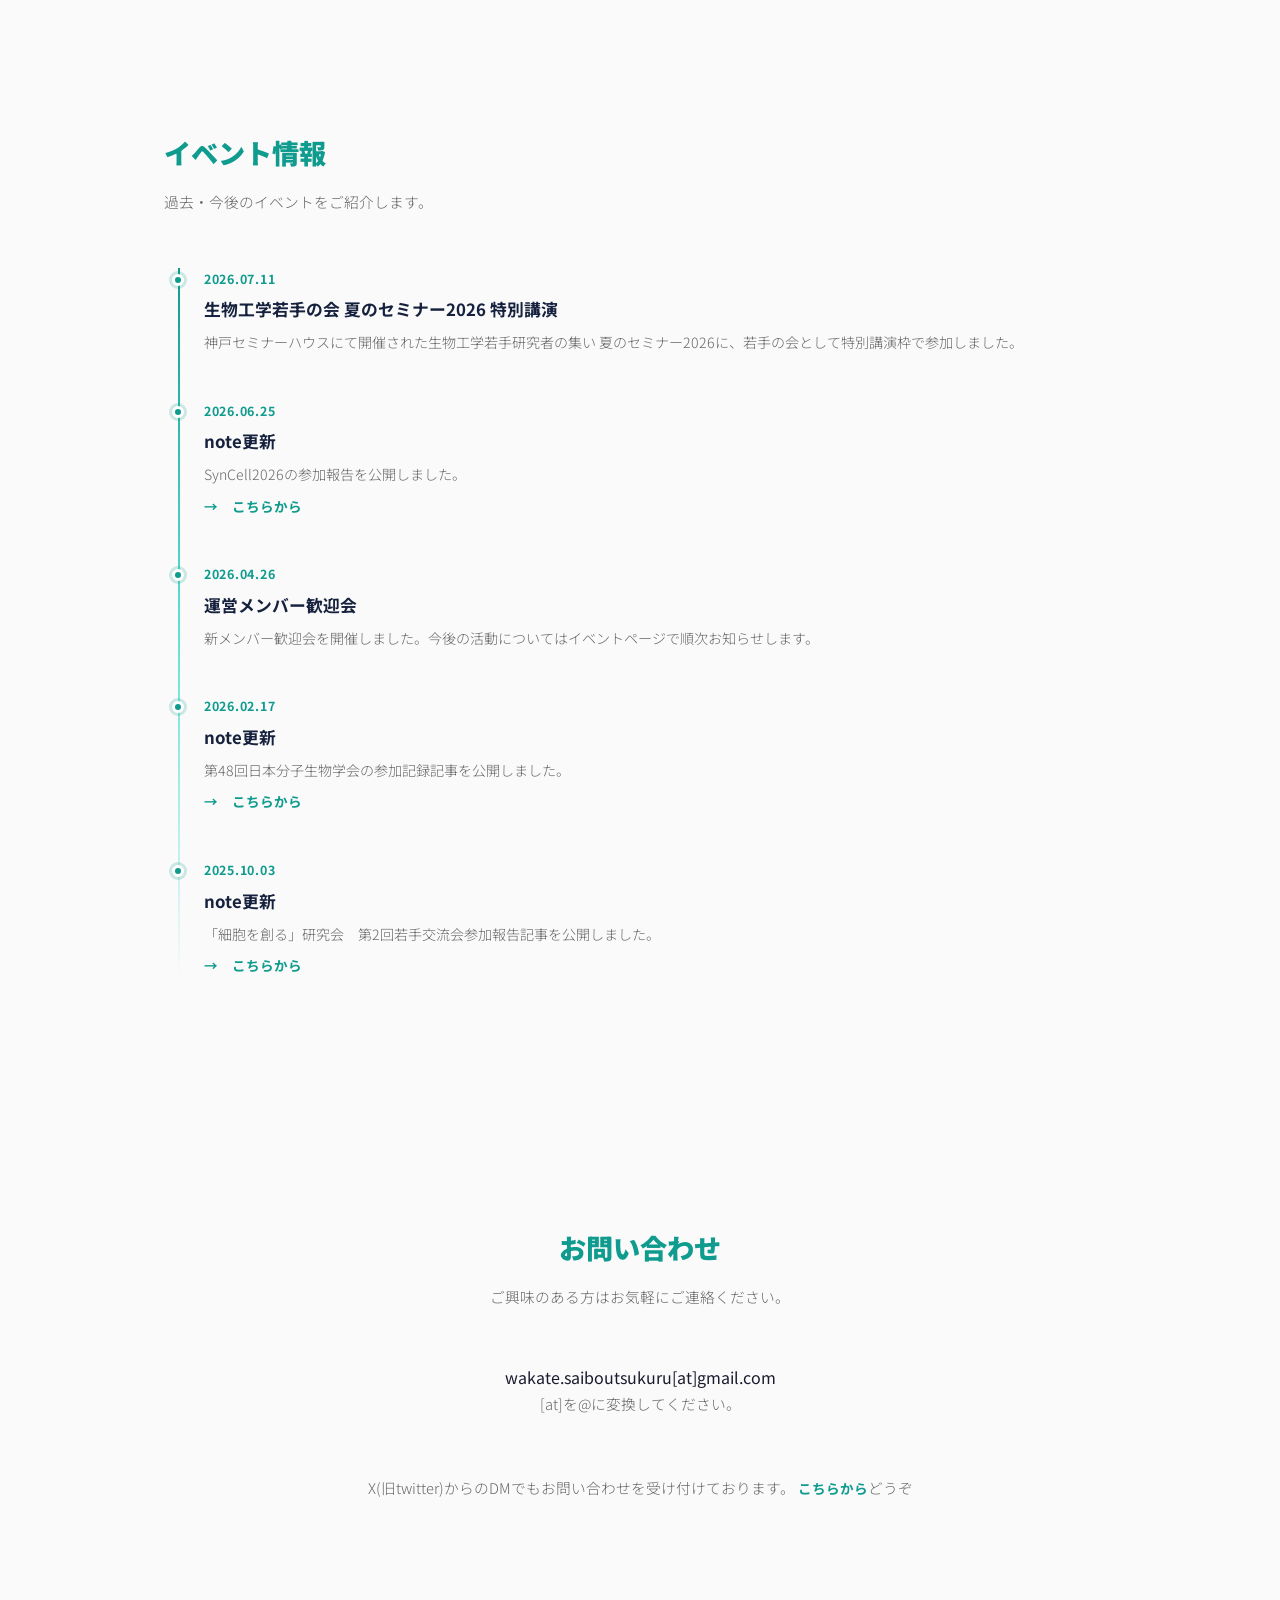
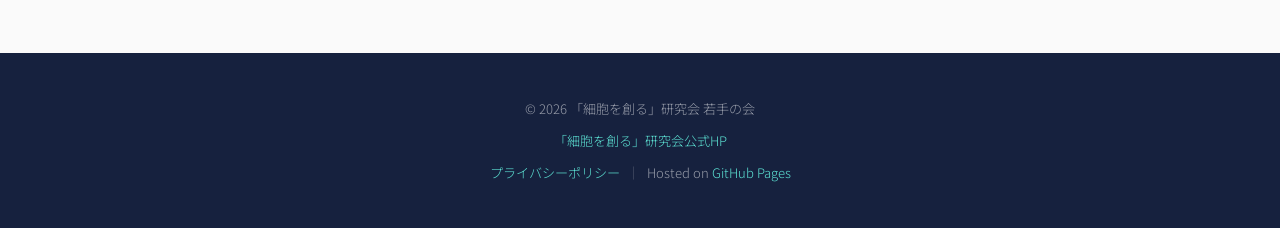
==== commit 8336236b: "Add new timeline items for events in 2026" ====
--- a/index.html
+++ b/index.html
@@ -13,6 +13,7 @@
   <meta name="twitter:card" content="summary">
   <meta name="twitter:title" content="「細胞を創る」研究会 若手の会">
   <meta name="twitter:description" content="若手が一同に会し、細胞を再構成する研究と社会実装について議論するコミュニティです。">
+  <meta name="google-site-verification" content="UNrC3AYmo-y0pEpTEdDV_Jztumxnjc0R6dmww-FGTS8" />
   <link rel="icon" href="images/f2PzmQbG_400x400.jpg" type="image/jpeg">
 
   <!-- スタイルシート -->
@@ -141,12 +142,23 @@
       新しいイベントは上に追加するのがおすすめです。
     -->
     <div class="timeline">
-      <div class="timeline-item" data-aos="fade-right" data-aos-delay="100">
+            <div class="timeline-item" data-aos="fade-right" data-aos-delay="100">
+        <div class="date">2026.07.11</div>
+        <h3>生物工学若手の会 夏のセミナー2026 特別講演</h3>
+        <p>神戸セミナーハウスにて開催された生物工学若手研究者の集い 夏のセミナー2026に、若手の会として特別講演枠で参加しました。</p>
+      </div>
+      <div class="timeline-item" data-aos="fade-right" data-aos-delay="150">
+        <div class="date">2026.06.25</div>
+        <h3>note更新</h3>
+        <p>SynCell2026の参加報告を公開しました。</p>
+        <a href="https://note.com/saiboutsukuritai/n/n1e694655559e" class="event-link" target="_blank" rel="noopener">→　こちらから</a>
+      </div>
+      <div class="timeline-item" data-aos="fade-right" data-aos-delay="200">
         <div class="date">2026.04.26</div>
         <h3>運営メンバー歓迎会</h3>
         <p>新メンバー歓迎会を開催しました。今後の活動についてはイベントページで順次お知らせします。</p>
       </div>
-      <div class="timeline-item" data-aos="fade-right" data-aos-delay="200">
+      <div class="timeline-item" data-aos="fade-right" data-aos-delay="250">
         <div class="date">2026.02.17</div>
         <h3>note更新</h3>
         <p>第48回日本分子生物学会の参加記録記事を公開しました。</p>
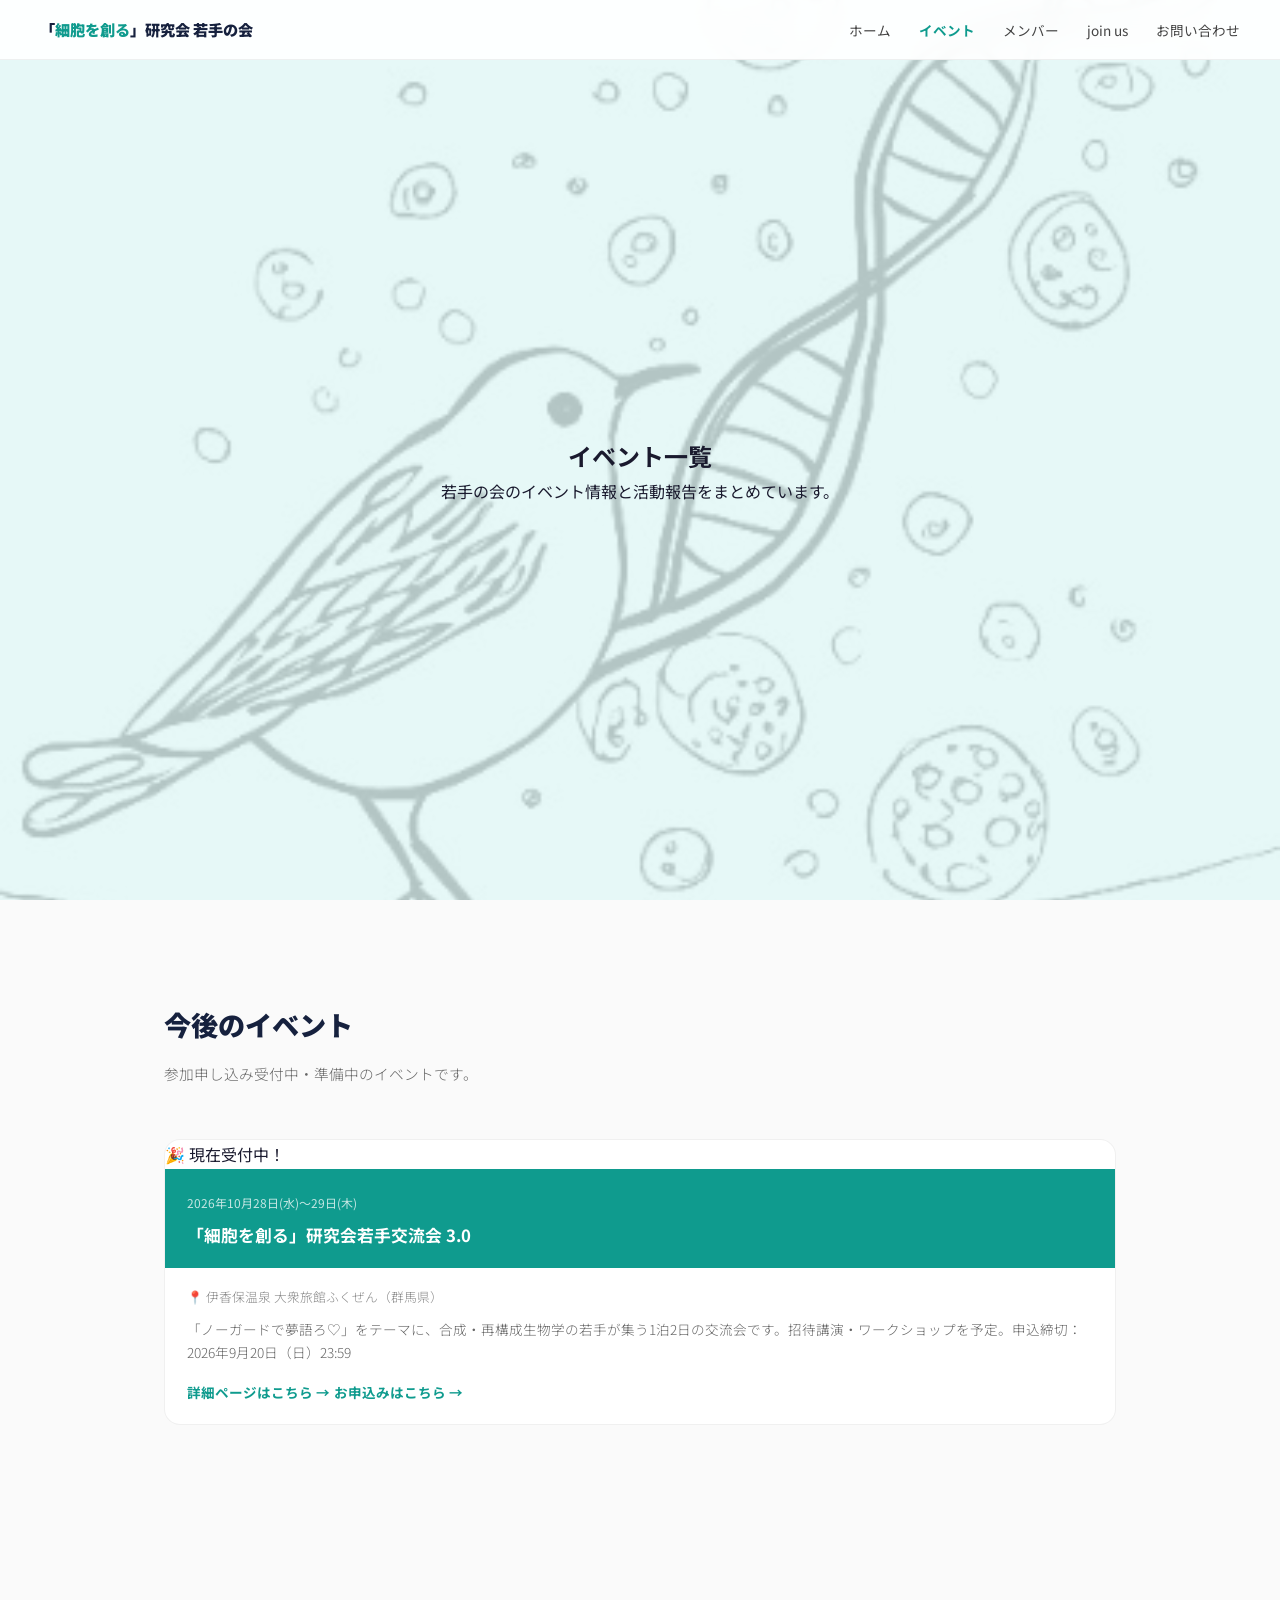
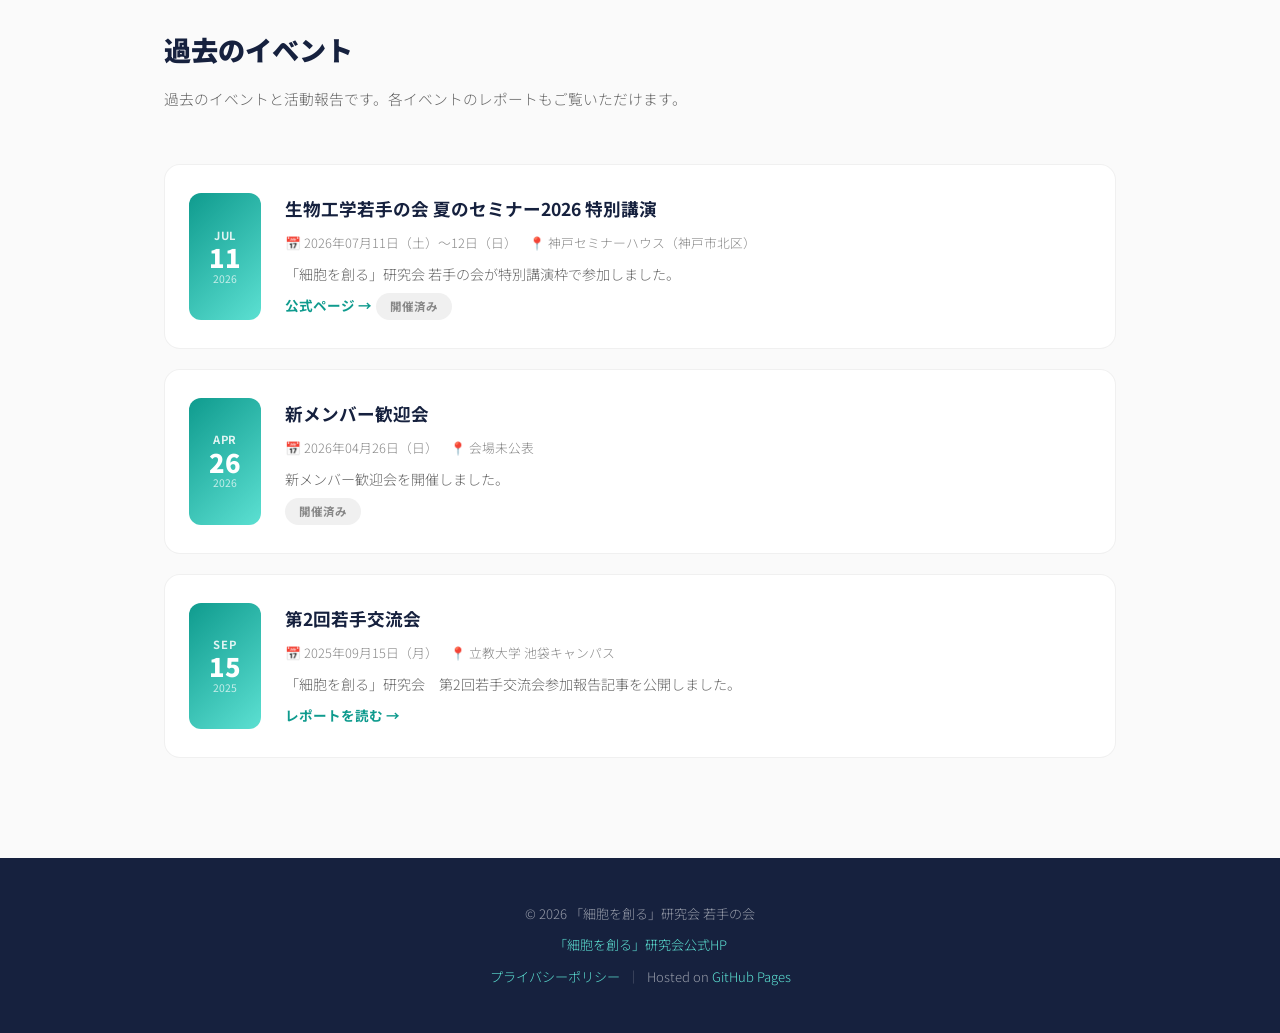
==== commit 33dd587b: "Update title and meta description in index.html" ====
--- a/index.html
+++ b/index.html
@@ -3,199 +3,180 @@
 <head>
   <meta charset="UTF-8">
   <meta name="viewport" content="width=device-width, initial-scale=1.0">
-  <title>「細胞を創る」研究会 若手の会</title>
-  <meta name="description" content="若手が一同に会し、細胞を再構成する研究と社会実装について議論するコミュニティです。">
+  <title>イベント — 「細胞を創る」研究会 若手の会</title>
+  <meta name="description" content="「細胞を創る」研究会 若手の会のイベント一覧・活動報告です。">
   <meta property="og:type" content="website">
   <meta property="og:locale" content="ja_JP">
   <meta property="og:site_name" content="「細胞を創る」研究会 若手の会">
-  <meta property="og:title" content="「細胞を創る」研究会 若手の会">
-  <meta property="og:description" content="若手が一同に会し、細胞を再構成する研究と社会実装について議論するコミュニティです。">
+  <meta property="og:title" content="イベント — 「細胞を創る」研究会 若手の会">
+  <meta property="og:description" content="「細胞を創る」研究会 若手の会のイベント一覧・活動報告です。">
   <meta name="twitter:card" content="summary">
-  <meta name="twitter:title" content="「細胞を創る」研究会 若手の会">
-  <meta name="twitter:description" content="若手が一同に会し、細胞を再構成する研究と社会実装について議論するコミュニティです。">
-  <meta name="google-site-verification" content="UNrC3AYmo-y0pEpTEdDV_Jztumxnjc0R6dmww-FGTS8" />
+  <meta name="twitter:title" content="イベント — 「細胞を創る」研究会 若手の会">
+  <meta name="twitter:description" content="「細胞を創る」研究会 若手の会のイベント一覧・活動報告です。">
   <link rel="icon" href="images/f2PzmQbG_400x400.jpg" type="image/jpeg">
 
-  <!-- スタイルシート -->
   <link rel="stylesheet" href="style.css">
   <link rel="stylesheet" href="https://unpkg.com/aos@2.3.4/dist/aos.css" />
-
-  <!-- フォント -->
   <link rel="preconnect" href="https://fonts.googleapis.com">
   <link href="https://fonts.googleapis.com/css2?family=Noto+Sans+JP:wght@300;400;700;900&amp;display=swap" rel="stylesheet">
 </head>
 <body>
 
   <!-- ===== ナビゲーション ===== -->
-  <!--
-    ★ ページを追加するときは <li> を追加してください
-    ★ 現在のページには class="current" を付けてください
-  -->
   <nav class="site-nav">
     <a href="index.html" class="logo">
       「<span class="accent">細胞を創る</span>」研究会 若手の会
     </a>
     <button class="nav-toggle" onclick="document.querySelector('.nav-links').classList.toggle('open')">☰</button>
     <ul class="nav-links">
-      <li><a href="index.html" class="current">ホーム</a></li>
-      <li><a href="events.html">イベント</a></li>
+      <li><a href="index.html">ホーム</a></li>
+      <li><a href="events.html" class="current">イベント</a></li>
       <li><a href="members.html">メンバー</a></li>
       <li><a href="joinus.html">join us</a></li>
-      <li><a href="#contact">お問い合わせ</a></li>
+      <li><a href="index.html#contact">お問い合わせ</a></li>
     </ul>
   </nav>
 
 
   <!-- ===== ヒーロー ===== -->
-  <section class="hero">
-    <!-- 背景の浮遊パーツ（細胞イメージ） -->
+  <section class="hero hero-sub">
     <div class="blob blob-1"></div>
     <div class="blob blob-2"></div>
-    <div class="blob blob-3"></div>
+    <h1 data-aos="fade-up">イベント一覧</h1>
+    <p class="lead" data-aos="fade-up" data-aos-delay="200">
+      若手の会のイベント情報と活動報告をまとめています。
+    </p>
+  </section>
 
-    <h1 data-aos="fade-up">
-      「<span class="accent">細胞を創る</span>」研究会<br>若手の会
-    </h1>
-    <p class="lead" data-aos="fade-up" data-aos-delay="200">
-      若手が一同に会し、生命システム、とりわけ細胞を再構成する研究と<br>
-      その社会実装についてディスカッション・知見の共有をする場を提供します。
+
+  <!-- ===== 今後のイベント ===== -->
+  <section class="section">
+    <h2 class="section-title" data-aos="fade-up">
+      今後のイベント
+    </h2>
+    <p class="section-sub" data-aos="fade-up" data-aos-delay="100">
+      参加申し込み受付中・準備中のイベントです。
     </p>
-    <div data-aos="fade-up" data-aos-delay="400">
-      <a href="#about" class="btn btn-primary">もっと知る →</a>
+
+    <!--
+      ★★★ イベントの追加方法 ★★★
+
+      .event-entry をコピーして情報を書き換えてください。
+      終了したイベントは「過去のイベント」セクションに移動してください。
+
+      【レポートページがある場合】
+        <a href="events/ファイル名.html" class="event-link">レポートを読む →</a>
+
+      【まだレポートがない場合（告知のみ）】
+        <span class="event-status upcoming">参加受付中</span>
+        もしくは
+        <span class="event-status upcoming">準備中</span>
+    -->
+
+<div class="event-card-grid">
+
+  <!-- ▼▼▼ 若手交流会 3.0（受付中・先頭に表示） ▼▼▼ -->
+  <div class="event-card event-card--open" data-aos="fade-up" data-aos-delay="100">
+    <div class="event-card-open-badge">🎉 現在受付中！</div>
+    <div class="event-card-header upcoming">
+      <span class="event-card-date">2026年10月28日(水)〜29日(木)</span>
+      <h3>「細胞を創る」研究会若手交流会 3.0</h3>
+    </div>
+    <div class="event-card-body">
+      <p class="event-meta">
+        <span>📍 伊香保温泉 大衆旅館ふくぜん（群馬県）</span>
+      </p>
+      <p>「ノーガードで夢語ろ♡」をテーマに、合成・再構成生物学の若手が集う1泊2日の交流会です。招待講演・ワークショップを予定。申込締切：2026年9月20日（日）23:59</p>
+      <a href="wakate-koryu-3.html" class="event-link">詳細ページはこちら →</a>
+      <a href="https://connpass.com/event/403059/" class="event-link" target="_blank" rel="noopener">お申込みはこちら →</a>
+    </div>
+  </div>
+
+  <!-- ★ カードを増やすには上のブロックをコピー -->
+
+</div>
+  </section>
+
+
+  <!-- ===== 過去のイベント ===== -->
+  <section class="section">
+    <h2 class="section-title" data-aos="fade-up">
+      過去のイベント
+    </h2>
+    <p class="section-sub" data-aos="fade-up" data-aos-delay="100">
+      過去のイベントと活動報告です。各イベントのレポートもご覧いただけます。
+    </p>
+
+    <div class="event-list">
+
+      <!-- ▼▼▼ 生物工学若手の会 夏のセミナー2026 ▼▼▼ -->
+      <div class="event-entry" data-aos="fade-up" data-aos-delay="50">
+        <div class="event-date-badge">
+          <span class="month">Jul</span>
+          <span class="day">11</span>
+          <span class="year">2026</span>
+        </div>
+        <div class="event-info">
+          <h3>生物工学若手の会 夏のセミナー2026 特別講演</h3>
+          <p class="event-meta">
+            <span>📅 2026年07月11日（土）〜12日（日）</span>
+            <span>📍 神戸セミナーハウス（神戸市北区）</span>
+          </p>
+          <p>「細胞を創る」研究会 若手の会が特別講演枠で参加しました。</p>
+          <a href="https://www.sbj.or.jp/division/young/young_summer_seminar2026.html" class="event-link" target="_blank" rel="noopener">公式ページ →</a>
+          <span class="event-status past">開催済み</span>
+        </div>
+      </div>
+
+      <!-- ▼▼▼ 過去イベント 2 ▼▼▼ -->
+      <div class="event-entry" data-aos="fade-up" data-aos-delay="100">
+        <div class="event-date-badge">
+          <span class="month">Apr</span>
+          <span class="day">26</span>
+          <span class="year">2026</span>
+        </div>
+        <div class="event-info">
+          <h3>新メンバー歓迎会</h3>
+          <p class="event-meta">
+            <span>📅 2026年04月26日（日）</span>
+            <span>📍 会場未公表</span>
+          </p>
+          <p>新メンバー歓迎会を開催しました。</p>
+          <span class="event-status past">開催済み</span>
+        </div>
+      </div>
+
+      <!-- ▼▼▼ 過去イベント 1 ▼▼▼ -->
+      <div class="event-entry" data-aos="fade-up" data-aos-delay="200">
+        <div class="event-date-badge">
+          <span class="month">Sep</span>
+          <span class="day">15</span>
+          <span class="year">2025</span>
+        </div>
+        <div class="event-info">
+          <h3>第2回若手交流会</h3>
+          <p class="event-meta">
+            <span>📅 2025年09月15日（月）</span>
+            <span>📍 立教大学 池袋キャンパス</span>
+          </p>
+          <p>「細胞を創る」研究会　第2回若手交流会参加報告記事を公開しました。</p>
+          <!--
+            ★ レポートページができたら下のコメントを外してリンクを有効化
+          -->
+          <a href="https://note.com/saiboutsukuritai/n/n940c62a0c1cd" class="event-link">レポートを読む →</a>
+        </div>
+      </div>
+
+      <!--
+        ★ 過去のイベントを追加するには .event-entry をコピーしてください。
+          新しいものが上に来るように並べるのがおすすめです。
+      -->
     </div>
   </section>
 
 
-  <!-- ===== 次回開催アナウンス ===== -->
-  <!--
-    ★ 開催情報の更新方法
-    - .announce-date の中身（月・日・年）を書き換えてください
-    - .announce-title（イベント名）、.announce-meta の場所・時間も更新してください
-    - 申し込みリンクが決まったら <a href="#"> の # を実際のURLに変更してください
-    - 開催が終わったらこのセクションごと削除するか、次の会の情報に書き換えてください
-  -->
-  <div class="announce-bar" data-aos="fade-up">
-    <div class="announce-inner">
-      <div class="announce-badge">次回開催</div>
-      <div class="announce-date-block">
-        <span class="announce-month">7月</span>
-        <span class="announce-day">11日</span>
-        <span class="announce-year">2026</span>
-      </div>
-      <div class="announce-body">
-        <div class="announce-title">生物工学若手の会 夏のセミナー2026 特別講演</div>
-        <div class="announce-meta">
-          <span>📍 神戸セミナーハウス（神戸市北区）</span>
-          <span>🕐 7月11日(土)〜12日(日)</span>
-        </div>
-      </div>
-      <a href="events.html" class="announce-cta">詳細を見る →</a>
-    </div>
-  </div>
-
-  <!-- ===== About ===== -->
-  <section id="about" class="section">
-    <h2 class="section-title" data-aos="fade-up">
-      <span class="accent">私たちについて</span>
-    </h2>
-    <p class="section-sub" data-aos="fade-up" data-aos-delay="100">
-      分野を超えた若手研究者・エンジニアが集まるコミュニティです。
-    </p>
-
-    <!--
-      ★ カードの追加・編集方法
-      .card を複製して中身を書き換えてください。
-      data-aos-delay の数値を 100 ずつ増やすと順番にアニメーションします。
-    -->
-    <div class="card-grid">
-      <div class="card" data-aos="fade-up" data-aos-delay="100">
-        <div class="icon">🧬</div>
-        <h3>再構成生物学</h3>
-        <p>人工細胞、無細胞系、合成生物学などの最新研究を共有し、分野横断的なコラボレーションを推進します。</p>
-      </div>
-      <div class="card" data-aos="fade-up" data-aos-delay="200">
-        <div class="icon">💡</div>
-        <h3>社会実装</h3>
-        <p>基礎研究の成果を社会に届けるため、産業界との連携やスタートアップ創出についても議論します。</p>
-      </div>
-      <div class="card" data-aos="fade-up" data-aos-delay="300">
-        <div class="icon">🤝</div>
-        <h3>若手ネットワーク</h3>
-        <p>学生・ポスドク・若手企業研究者が気軽に交流できるフラットなコミュニティを目指しています。</p>
-      </div>
-    </div>
-  </section>
-
-
-  <!-- ===== イベント ===== -->
-  <section id="events" class="section">
-    <h2 class="section-title" data-aos="fade-up">
-      <span class="accent">イベント情報</span>
-    </h2>
-    <p class="section-sub" data-aos="fade-up" data-aos-delay="100">
-      過去・今後のイベントをご紹介します。
-    </p>
-
-    <!--
-      ★ イベント追加方法
-      .timeline-item を複製して、日付・タイトル・説明を書き換えてください。
-      新しいイベントは上に追加するのがおすすめです。
-    -->
-    <div class="timeline">
-            <div class="timeline-item" data-aos="fade-right" data-aos-delay="100">
-        <div class="date">2026.07.11</div>
-        <h3>生物工学若手の会 夏のセミナー2026 特別講演</h3>
-        <p>神戸セミナーハウスにて開催された生物工学若手研究者の集い 夏のセミナー2026に、若手の会として特別講演枠で参加しました。</p>
-      </div>
-      <div class="timeline-item" data-aos="fade-right" data-aos-delay="150">
-        <div class="date">2026.06.25</div>
-        <h3>note更新</h3>
-        <p>SynCell2026の参加報告を公開しました。</p>
-        <a href="https://note.com/saiboutsukuritai/n/n1e694655559e" class="event-link" target="_blank" rel="noopener">→　こちらから</a>
-      </div>
-      <div class="timeline-item" data-aos="fade-right" data-aos-delay="200">
-        <div class="date">2026.04.26</div>
-        <h3>運営メンバー歓迎会</h3>
-        <p>新メンバー歓迎会を開催しました。今後の活動についてはイベントページで順次お知らせします。</p>
-      </div>
-      <div class="timeline-item" data-aos="fade-right" data-aos-delay="250">
-        <div class="date">2026.02.17</div>
-        <h3>note更新</h3>
-        <p>第48回日本分子生物学会の参加記録記事を公開しました。</p>
-        <a href="https://note.com/saiboutsukuritai/n/n1c687e1ef081" class="event-link">→　こちらから</a>
-      </div>
-      <div class="timeline-item" data-aos="fade-right" data-aos-delay="300">
-        <div class="date">2025.10.03</div>
-        <h3>note更新</h3>
-        <p>「細胞を創る」研究会　第2回若手交流会参加報告記事を公開しました。</p>
-        <a href="https://note.com/saiboutsukuritai/n/n940c62a0c1cd" class="event-link">→　こちらから</a>
-      </div>
-    </div>
-  </section>
-
-
-  <!-- ===== お問い合わせ ===== -->
-  <section id="contact" class="section text-center">
-    <h2 class="section-title" data-aos="fade-up">
-      <span class="accent">お問い合わせ</span>
-    </h2>
-    <p class="section-sub" data-aos="fade-up" data-aos-delay="100">
-      ご興味のある方はお気軽にご連絡ください。
-    </p>
-    <p data-aos="fade-up" data-aos-delay="100">wakate.saiboutsukuru[at]gmail.com
-    </p>
-    <p class="section-sub" data-aos="fade-up" data-aos-delay="100">
-      [at]を@に変換してください。
-    </p>
-    <p class="section-sub" data-aos="fade-up" data-aos-delay="100">
-      X(旧twitter)からのDMでもお問い合わせを受け付けております。
-      <a href="https://x.com/saiboutsukuruwa" class="event-link">こちらから</a>どうぞ
-    </p>
-  </section>
-
-
   <!-- ===== フッター ===== -->
-  <footer class="site-footer">
+ <footer class="site-footer">
     <p>© 2026 「細胞を創る」研究会 若手の会</p>
     <p class="mt-1">
       <a href="https://jscsr.org/">「細胞を創る」研究会公式HP</a>
@@ -209,15 +190,9 @@
   </footer>
 
 
-  <!-- AOS 初期化 -->
   <script src="https://unpkg.com/aos@2.3.4/dist/aos.js"></script>
   <script>
-    AOS.init({
-      duration: 800,      // アニメーションの長さ（ミリ秒）
-      once: true,         // true = 一度だけ再生 / false = 毎回再生
-      offset: 80,         // 画面に入ってから発火するまでの距離(px)
-      easing: 'ease-out'
-    });
+    AOS.init({ duration: 800, once: true, offset: 80, easing: 'ease-out' });
   </script>
 
 </body>
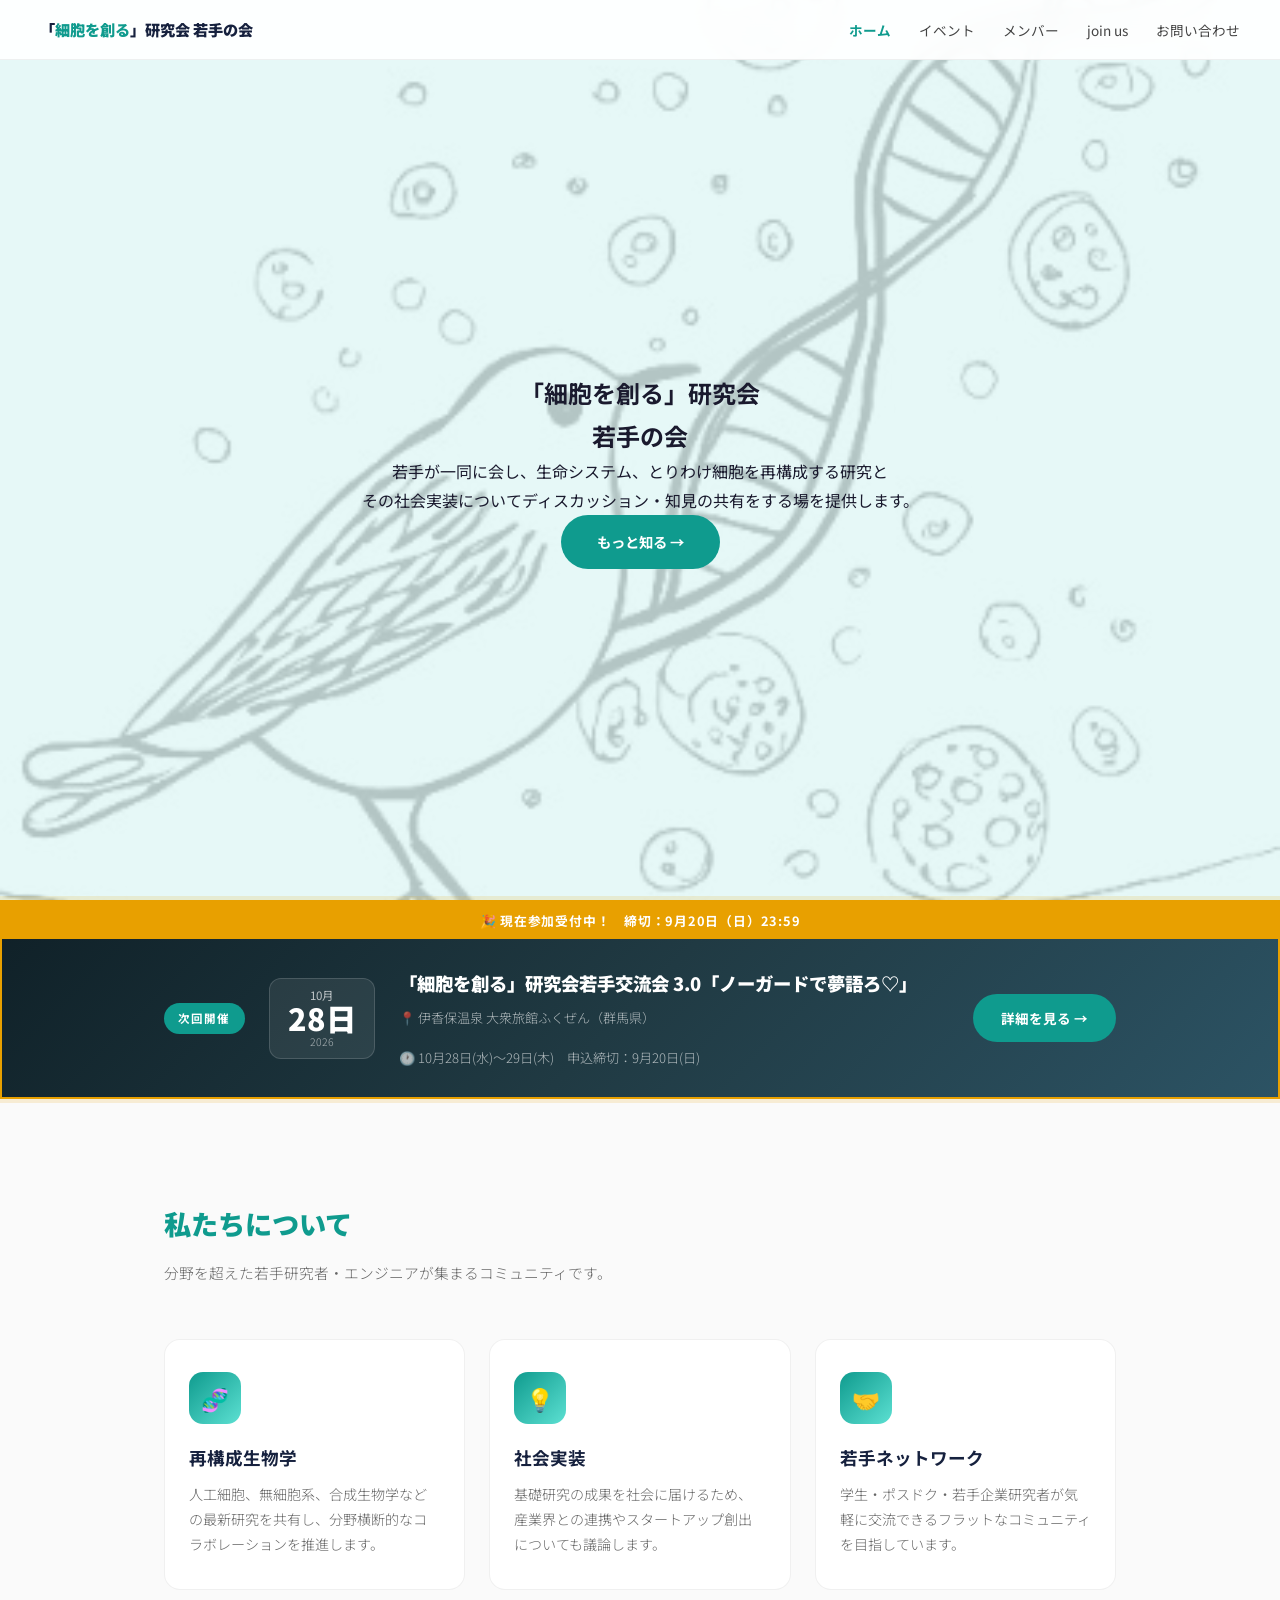
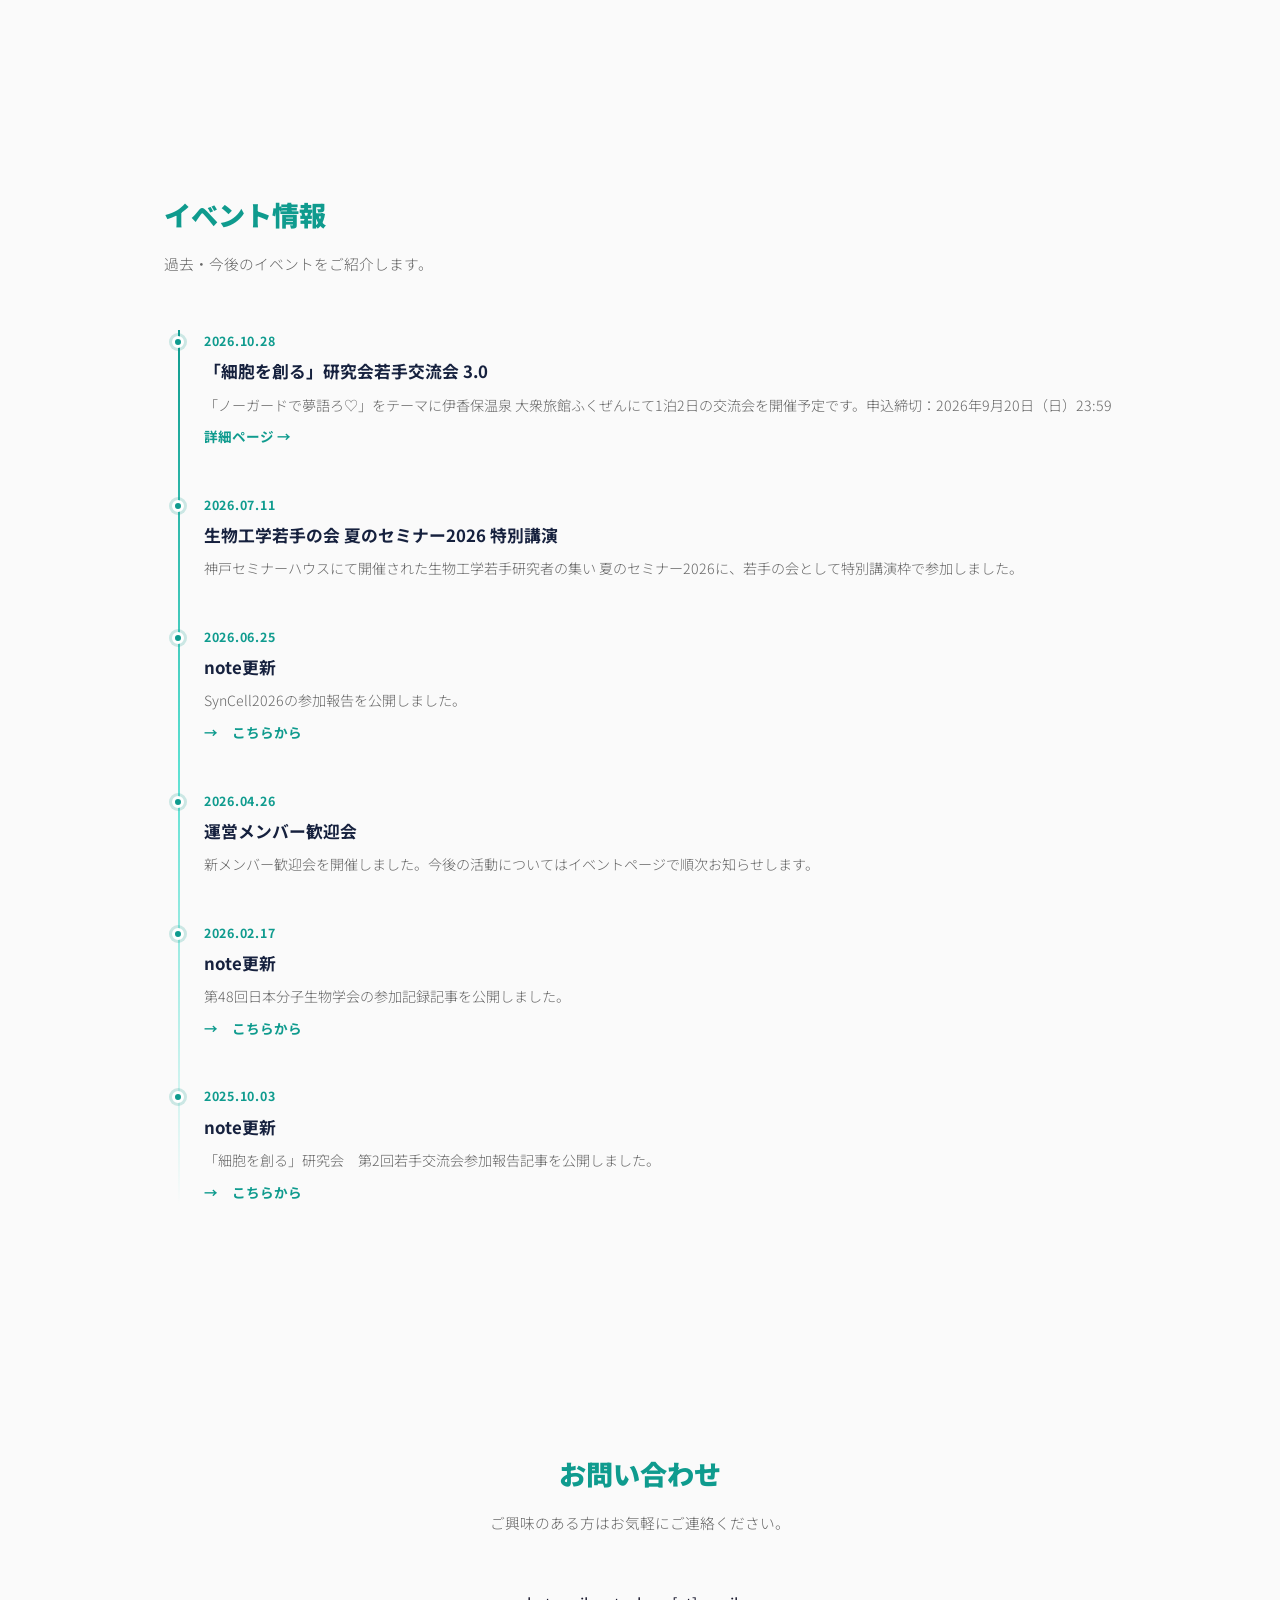
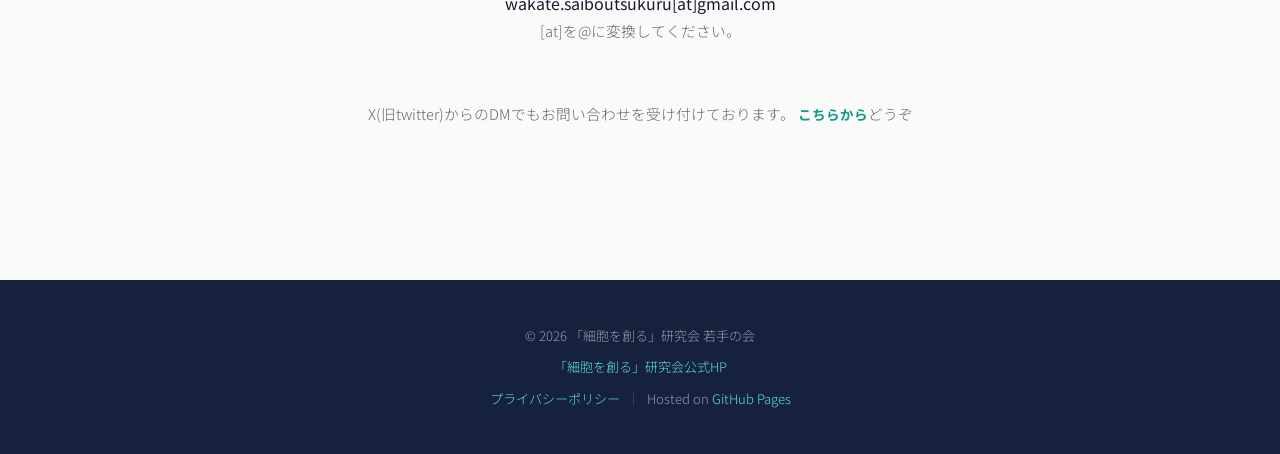
==== commit ccc6df6a: "Add files via upload" ====
--- a/index.html
+++ b/index.html
@@ -3,180 +3,206 @@
 <head>
   <meta charset="UTF-8">
   <meta name="viewport" content="width=device-width, initial-scale=1.0">
-  <title>イベント — 「細胞を創る」研究会 若手の会</title>
-  <meta name="description" content="「細胞を創る」研究会 若手の会のイベント一覧・活動報告です。">
+  <title>「細胞を創る」研究会 若手の会</title>
+  <meta name="description" content="若手が一同に会し、細胞を再構成する研究と社会実装について議論するコミュニティです。">
   <meta property="og:type" content="website">
   <meta property="og:locale" content="ja_JP">
   <meta property="og:site_name" content="「細胞を創る」研究会 若手の会">
-  <meta property="og:title" content="イベント — 「細胞を創る」研究会 若手の会">
-  <meta property="og:description" content="「細胞を創る」研究会 若手の会のイベント一覧・活動報告です。">
+  <meta property="og:title" content="「細胞を創る」研究会 若手の会">
+  <meta property="og:description" content="若手が一同に会し、細胞を再構成する研究と社会実装について議論するコミュニティです。">
   <meta name="twitter:card" content="summary">
-  <meta name="twitter:title" content="イベント — 「細胞を創る」研究会 若手の会">
-  <meta name="twitter:description" content="「細胞を創る」研究会 若手の会のイベント一覧・活動報告です。">
+  <meta name="twitter:title" content="「細胞を創る」研究会 若手の会">
+  <meta name="twitter:description" content="若手が一同に会し、細胞を再構成する研究と社会実装について議論するコミュニティです。">
+  <meta name="google-site-verification" content="UNrC3AYmo-y0pEpTEdDV_Jztumxnjc0R6dmww-FGTS8" />
   <link rel="icon" href="images/f2PzmQbG_400x400.jpg" type="image/jpeg">
 
+  <!-- スタイルシート -->
   <link rel="stylesheet" href="style.css">
   <link rel="stylesheet" href="https://unpkg.com/aos@2.3.4/dist/aos.css" />
+
+  <!-- フォント -->
   <link rel="preconnect" href="https://fonts.googleapis.com">
   <link href="https://fonts.googleapis.com/css2?family=Noto+Sans+JP:wght@300;400;700;900&amp;display=swap" rel="stylesheet">
 </head>
 <body>
 
   <!-- ===== ナビゲーション ===== -->
+  <!--
+    ★ ページを追加するときは <li> を追加してください
+    ★ 現在のページには class="current" を付けてください
+  -->
   <nav class="site-nav">
     <a href="index.html" class="logo">
       「<span class="accent">細胞を創る</span>」研究会 若手の会
     </a>
     <button class="nav-toggle" onclick="document.querySelector('.nav-links').classList.toggle('open')">☰</button>
     <ul class="nav-links">
-      <li><a href="index.html">ホーム</a></li>
-      <li><a href="events.html" class="current">イベント</a></li>
+      <li><a href="index.html" class="current">ホーム</a></li>
+      <li><a href="events.html">イベント</a></li>
       <li><a href="members.html">メンバー</a></li>
       <li><a href="joinus.html">join us</a></li>
-      <li><a href="index.html#contact">お問い合わせ</a></li>
+      <li><a href="#contact">お問い合わせ</a></li>
     </ul>
   </nav>
 
 
   <!-- ===== ヒーロー ===== -->
-  <section class="hero hero-sub">
+  <section class="hero">
+    <!-- 背景の浮遊パーツ（細胞イメージ） -->
     <div class="blob blob-1"></div>
     <div class="blob blob-2"></div>
-    <h1 data-aos="fade-up">イベント一覧</h1>
+    <div class="blob blob-3"></div>
+
+    <h1 data-aos="fade-up">
+      「<span class="accent">細胞を創る</span>」研究会<br>若手の会
+    </h1>
     <p class="lead" data-aos="fade-up" data-aos-delay="200">
-      若手の会のイベント情報と活動報告をまとめています。
-    </p>
-  </section>
-
-
-  <!-- ===== 今後のイベント ===== -->
-  <section class="section">
+      若手が一同に会し、生命システム、とりわけ細胞を再構成する研究と<br>
+      その社会実装についてディスカッション・知見の共有をする場を提供します。
+    </p>
+    <div data-aos="fade-up" data-aos-delay="400">
+      <a href="#about" class="btn btn-primary">もっと知る →</a>
+    </div>
+  </section>
+
+
+  <!-- ===== 次回開催アナウンス ===== -->
+  <!--
+    ★ 開催情報の更新方法
+    - .announce-date の中身（月・日・年）を書き換えてください
+    - .announce-title（イベント名）、.announce-meta の場所・時間も更新してください
+    - 申し込みリンクが決まったら <a href="#"> の # を実際のURLに変更してください
+    - 開催が終わったらこのセクションごと削除するか、次の会の情報に書き換えてください
+  -->
+  <div class="announce-bar announce-bar--open" data-aos="fade-up">
+    <div class="announce-open-strip">🎉 現在参加受付中！　締切：9月20日（日）23:59</div>
+    <div class="announce-inner">
+      <div class="announce-badge">次回開催</div>
+      <div class="announce-date-block">
+        <span class="announce-month">10月</span>
+        <span class="announce-day">28日</span>
+        <span class="announce-year">2026</span>
+      </div>
+      <div class="announce-body">
+        <div class="announce-title">「細胞を創る」研究会若手交流会 3.0「ノーガードで夢語ろ♡」</div>
+        <div class="announce-meta">
+          <span>📍 伊香保温泉 大衆旅館ふくぜん（群馬県）</span>
+          <span>🕐 10月28日(水)〜29日(木)　申込締切：9月20日(日)</span>
+        </div>
+      </div>
+      <a href="wakate-koryu-3.html" class="announce-cta">詳細を見る →</a>
+    </div>
+  </div>
+
+  <!-- ===== About ===== -->
+  <section id="about" class="section">
     <h2 class="section-title" data-aos="fade-up">
-      今後のイベント
+      <span class="accent">私たちについて</span>
     </h2>
     <p class="section-sub" data-aos="fade-up" data-aos-delay="100">
-      参加申し込み受付中・準備中のイベントです。
+      分野を超えた若手研究者・エンジニアが集まるコミュニティです。
     </p>
 
     <!--
-      ★★★ イベントの追加方法 ★★★
-
-      .event-entry をコピーして情報を書き換えてください。
-      終了したイベントは「過去のイベント」セクションに移動してください。
-
-      【レポートページがある場合】
-        <a href="events/ファイル名.html" class="event-link">レポートを読む →</a>
-
-      【まだレポートがない場合（告知のみ）】
-        <span class="event-status upcoming">参加受付中</span>
-        もしくは
-        <span class="event-status upcoming">準備中</span>
+      ★ カードの追加・編集方法
+      .card を複製して中身を書き換えてください。
+      data-aos-delay の数値を 100 ずつ増やすと順番にアニメーションします。
     -->
-
-<div class="event-card-grid">
-
-  <!-- ▼▼▼ 若手交流会 3.0（受付中・先頭に表示） ▼▼▼ -->
-  <div class="event-card event-card--open" data-aos="fade-up" data-aos-delay="100">
-    <div class="event-card-open-badge">🎉 現在受付中！</div>
-    <div class="event-card-header upcoming">
-      <span class="event-card-date">2026年10月28日(水)〜29日(木)</span>
-      <h3>「細胞を創る」研究会若手交流会 3.0</h3>
-    </div>
-    <div class="event-card-body">
-      <p class="event-meta">
-        <span>📍 伊香保温泉 大衆旅館ふくぜん（群馬県）</span>
-      </p>
-      <p>「ノーガードで夢語ろ♡」をテーマに、合成・再構成生物学の若手が集う1泊2日の交流会です。招待講演・ワークショップを予定。申込締切：2026年9月20日（日）23:59</p>
-      <a href="wakate-koryu-3.html" class="event-link">詳細ページはこちら →</a>
-      <a href="https://connpass.com/event/403059/" class="event-link" target="_blank" rel="noopener">お申込みはこちら →</a>
-    </div>
-  </div>
-
-  <!-- ★ カードを増やすには上のブロックをコピー -->
-
-</div>
-  </section>
-
-
-  <!-- ===== 過去のイベント ===== -->
-  <section class="section">
+    <div class="card-grid">
+      <div class="card" data-aos="fade-up" data-aos-delay="100">
+        <div class="icon">🧬</div>
+        <h3>再構成生物学</h3>
+        <p>人工細胞、無細胞系、合成生物学などの最新研究を共有し、分野横断的なコラボレーションを推進します。</p>
+      </div>
+      <div class="card" data-aos="fade-up" data-aos-delay="200">
+        <div class="icon">💡</div>
+        <h3>社会実装</h3>
+        <p>基礎研究の成果を社会に届けるため、産業界との連携やスタートアップ創出についても議論します。</p>
+      </div>
+      <div class="card" data-aos="fade-up" data-aos-delay="300">
+        <div class="icon">🤝</div>
+        <h3>若手ネットワーク</h3>
+        <p>学生・ポスドク・若手企業研究者が気軽に交流できるフラットなコミュニティを目指しています。</p>
+      </div>
+    </div>
+  </section>
+
+
+  <!-- ===== イベント ===== -->
+  <section id="events" class="section">
     <h2 class="section-title" data-aos="fade-up">
-      過去のイベント
+      <span class="accent">イベント情報</span>
     </h2>
     <p class="section-sub" data-aos="fade-up" data-aos-delay="100">
-      過去のイベントと活動報告です。各イベントのレポートもご覧いただけます。
-    </p>
-
-    <div class="event-list">
-
-      <!-- ▼▼▼ 生物工学若手の会 夏のセミナー2026 ▼▼▼ -->
-      <div class="event-entry" data-aos="fade-up" data-aos-delay="50">
-        <div class="event-date-badge">
-          <span class="month">Jul</span>
-          <span class="day">11</span>
-          <span class="year">2026</span>
-        </div>
-        <div class="event-info">
-          <h3>生物工学若手の会 夏のセミナー2026 特別講演</h3>
-          <p class="event-meta">
-            <span>📅 2026年07月11日（土）〜12日（日）</span>
-            <span>📍 神戸セミナーハウス（神戸市北区）</span>
-          </p>
-          <p>「細胞を創る」研究会 若手の会が特別講演枠で参加しました。</p>
-          <a href="https://www.sbj.or.jp/division/young/young_summer_seminar2026.html" class="event-link" target="_blank" rel="noopener">公式ページ →</a>
-          <span class="event-status past">開催済み</span>
-        </div>
-      </div>
-
-      <!-- ▼▼▼ 過去イベント 2 ▼▼▼ -->
-      <div class="event-entry" data-aos="fade-up" data-aos-delay="100">
-        <div class="event-date-badge">
-          <span class="month">Apr</span>
-          <span class="day">26</span>
-          <span class="year">2026</span>
-        </div>
-        <div class="event-info">
-          <h3>新メンバー歓迎会</h3>
-          <p class="event-meta">
-            <span>📅 2026年04月26日（日）</span>
-            <span>📍 会場未公表</span>
-          </p>
-          <p>新メンバー歓迎会を開催しました。</p>
-          <span class="event-status past">開催済み</span>
-        </div>
-      </div>
-
-      <!-- ▼▼▼ 過去イベント 1 ▼▼▼ -->
-      <div class="event-entry" data-aos="fade-up" data-aos-delay="200">
-        <div class="event-date-badge">
-          <span class="month">Sep</span>
-          <span class="day">15</span>
-          <span class="year">2025</span>
-        </div>
-        <div class="event-info">
-          <h3>第2回若手交流会</h3>
-          <p class="event-meta">
-            <span>📅 2025年09月15日（月）</span>
-            <span>📍 立教大学 池袋キャンパス</span>
-          </p>
-          <p>「細胞を創る」研究会　第2回若手交流会参加報告記事を公開しました。</p>
-          <!--
-            ★ レポートページができたら下のコメントを外してリンクを有効化
-          -->
-          <a href="https://note.com/saiboutsukuritai/n/n940c62a0c1cd" class="event-link">レポートを読む →</a>
-        </div>
-      </div>
-
-      <!--
-        ★ 過去のイベントを追加するには .event-entry をコピーしてください。
-          新しいものが上に来るように並べるのがおすすめです。
-      -->
-    </div>
+      過去・今後のイベントをご紹介します。
+    </p>
+
+    <!--
+      ★ イベント追加方法
+      .timeline-item を複製して、日付・タイトル・説明を書き換えてください。
+      新しいイベントは上に追加するのがおすすめです。
+    -->
+    <div class="timeline">
+      <div class="timeline-item" data-aos="fade-right" data-aos-delay="50">
+        <div class="date">2026.10.28</div>
+        <h3>「細胞を創る」研究会若手交流会 3.0</h3>
+        <p>「ノーガードで夢語ろ♡」をテーマに伊香保温泉 大衆旅館ふくぜんにて1泊2日の交流会を開催予定です。申込締切：2026年9月20日（日）23:59</p>
+        <a href="wakate-koryu-3.html" class="event-link">詳細ページ →</a>
+      </div>
+            <div class="timeline-item" data-aos="fade-right" data-aos-delay="100">
+        <div class="date">2026.07.11</div>
+        <h3>生物工学若手の会 夏のセミナー2026 特別講演</h3>
+        <p>神戸セミナーハウスにて開催された生物工学若手研究者の集い 夏のセミナー2026に、若手の会として特別講演枠で参加しました。</p>
+      </div>
+      <div class="timeline-item" data-aos="fade-right" data-aos-delay="150">
+        <div class="date">2026.06.25</div>
+        <h3>note更新</h3>
+        <p>SynCell2026の参加報告を公開しました。</p>
+        <a href="https://note.com/saiboutsukuritai/n/n1e694655559e" class="event-link" target="_blank" rel="noopener">→　こちらから</a>
+      </div>
+      <div class="timeline-item" data-aos="fade-right" data-aos-delay="200">
+        <div class="date">2026.04.26</div>
+        <h3>運営メンバー歓迎会</h3>
+        <p>新メンバー歓迎会を開催しました。今後の活動についてはイベントページで順次お知らせします。</p>
+      </div>
+      <div class="timeline-item" data-aos="fade-right" data-aos-delay="250">
+        <div class="date">2026.02.17</div>
+        <h3>note更新</h3>
+        <p>第48回日本分子生物学会の参加記録記事を公開しました。</p>
+        <a href="https://note.com/saiboutsukuritai/n/n1c687e1ef081" class="event-link">→　こちらから</a>
+      </div>
+      <div class="timeline-item" data-aos="fade-right" data-aos-delay="300">
+        <div class="date">2025.10.03</div>
+        <h3>note更新</h3>
+        <p>「細胞を創る」研究会　第2回若手交流会参加報告記事を公開しました。</p>
+        <a href="https://note.com/saiboutsukuritai/n/n940c62a0c1cd" class="event-link">→　こちらから</a>
+      </div>
+    </div>
+  </section>
+
+
+  <!-- ===== お問い合わせ ===== -->
+  <section id="contact" class="section text-center">
+    <h2 class="section-title" data-aos="fade-up">
+      <span class="accent">お問い合わせ</span>
+    </h2>
+    <p class="section-sub" data-aos="fade-up" data-aos-delay="100">
+      ご興味のある方はお気軽にご連絡ください。
+    </p>
+    <p data-aos="fade-up" data-aos-delay="100">wakate.saiboutsukuru[at]gmail.com
+    </p>
+    <p class="section-sub" data-aos="fade-up" data-aos-delay="100">
+      [at]を@に変換してください。
+    </p>
+    <p class="section-sub" data-aos="fade-up" data-aos-delay="100">
+      X(旧twitter)からのDMでもお問い合わせを受け付けております。
+      <a href="https://x.com/saiboutsukuruwa" class="event-link">こちらから</a>どうぞ
+    </p>
   </section>
 
 
   <!-- ===== フッター ===== -->
- <footer class="site-footer">
+  <footer class="site-footer">
     <p>© 2026 「細胞を創る」研究会 若手の会</p>
     <p class="mt-1">
       <a href="https://jscsr.org/">「細胞を創る」研究会公式HP</a>
@@ -190,9 +216,15 @@
   </footer>
 
 
+  <!-- AOS 初期化 -->
   <script src="https://unpkg.com/aos@2.3.4/dist/aos.js"></script>
   <script>
-    AOS.init({ duration: 800, once: true, offset: 80, easing: 'ease-out' });
+    AOS.init({
+      duration: 800,      // アニメーションの長さ（ミリ秒）
+      once: true,         // true = 一度だけ再生 / false = 毎回再生
+      offset: 80,         // 画面に入ってから発火するまでの距離(px)
+      easing: 'ease-out'
+    });
   </script>
 
 </body>
--- a/style.css
+++ b/style.css
@@ -1000,6 +1000,26 @@
   padding: 0 24px;
 }
 
+.announce-bar--open {
+  border: 2px solid #e8a000;
+  box-shadow: 0 0 0 4px rgba(232,160,0,0.15);
+  padding: 0;
+}
+
+.announce-bar--open .announce-inner {
+  padding: 28px 24px;
+}
+
+.announce-open-strip {
+  background: #e8a000;
+  color: #fff;
+  font-size: 0.8rem;
+  font-weight: 700;
+  letter-spacing: 0.06em;
+  text-align: center;
+  padding: 7px 24px;
+}
+
 .announce-inner {
   max-width: var(--max-width);
   margin: 0 auto;
@@ -1172,6 +1192,27 @@
   border: 1px solid var(--c-border);
   overflow: hidden;
   transition: transform 0.3s, box-shadow 0.3s;
+  position: relative;
+}
+
+.event-card--open {
+  border: 2px solid var(--c-primary);
+  box-shadow: 0 0 0 4px rgba(15,155,142,0.10);
+}
+
+.event-card-open-badge {
+  background: #e8a000;
+  color: #fff;
+  font-size: 0.78rem;
+  font-weight: 700;
+  letter-spacing: 0.06em;
+  padding: 5px 14px;
+  display: block;
+  text-align: center;
+}
+
+.event-card--open .event-card-header {
+  padding-top: 12px;
 }
 
 .event-card:hover {
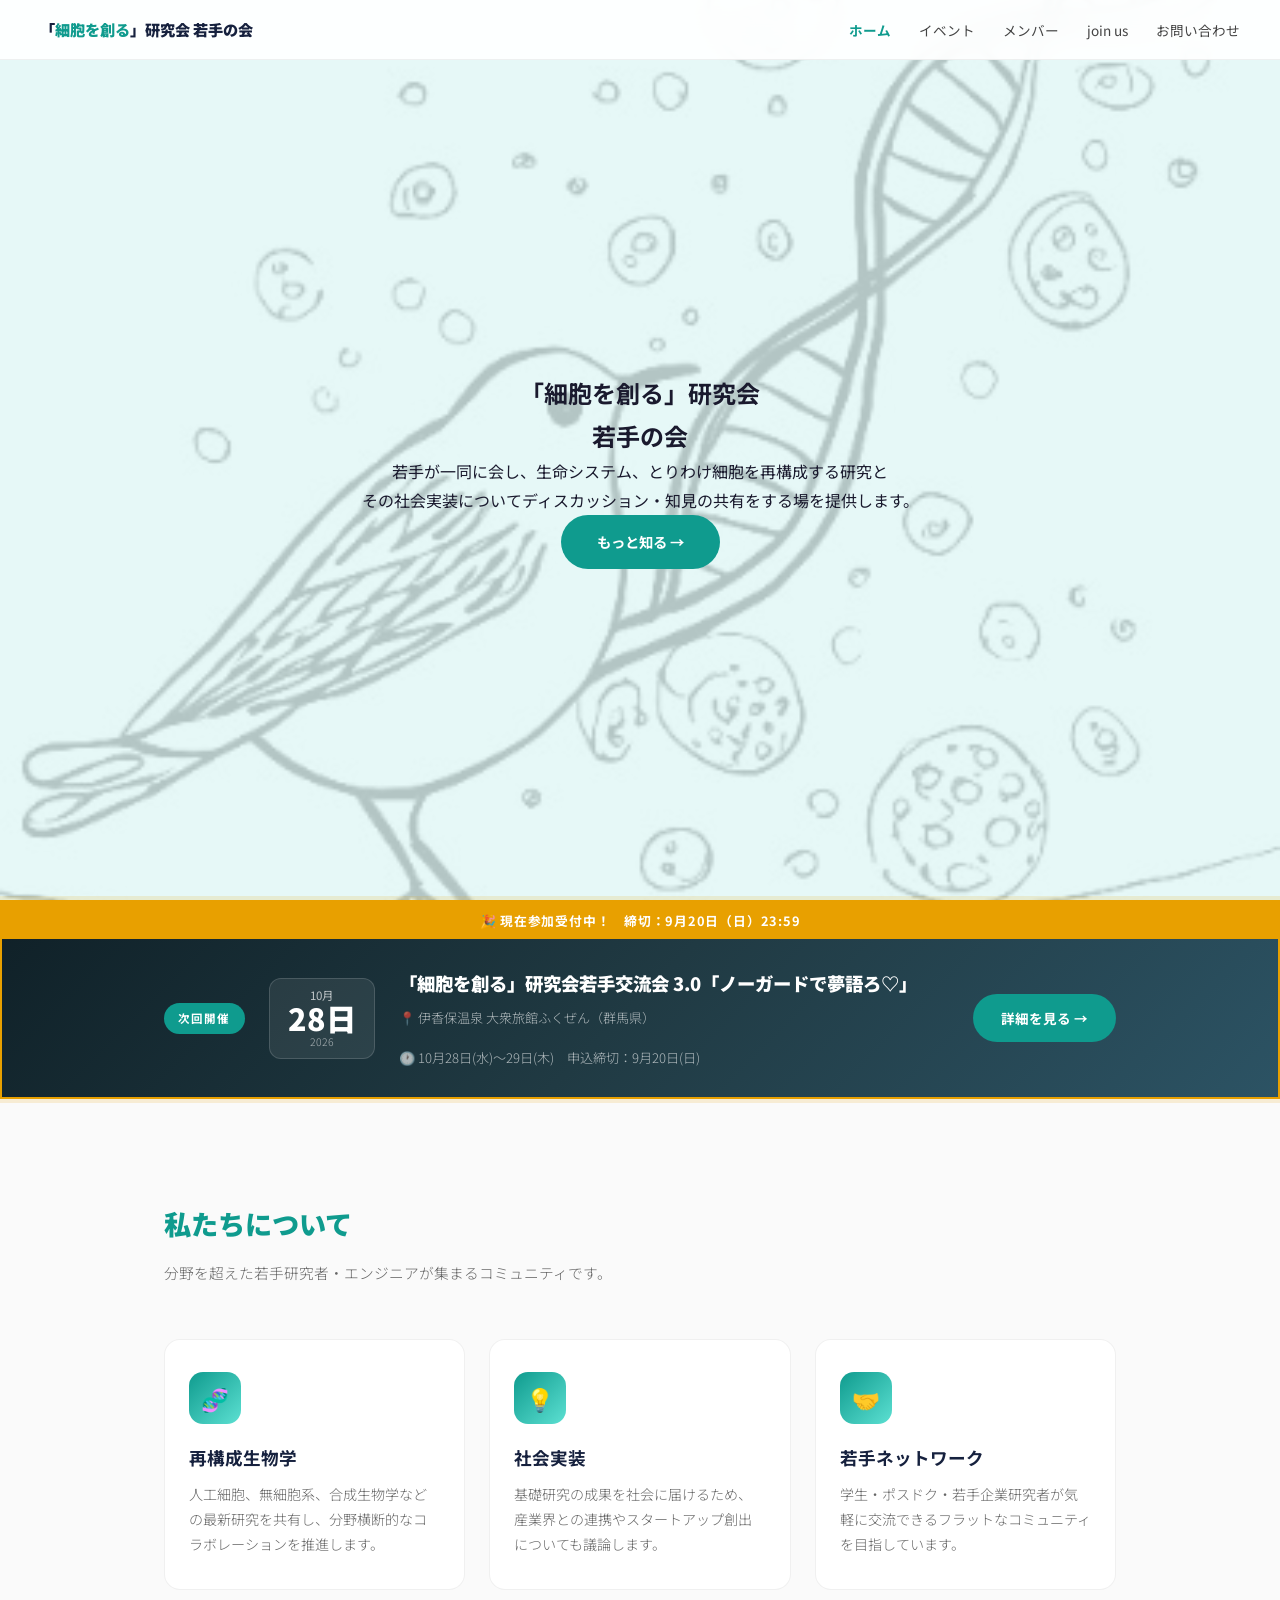
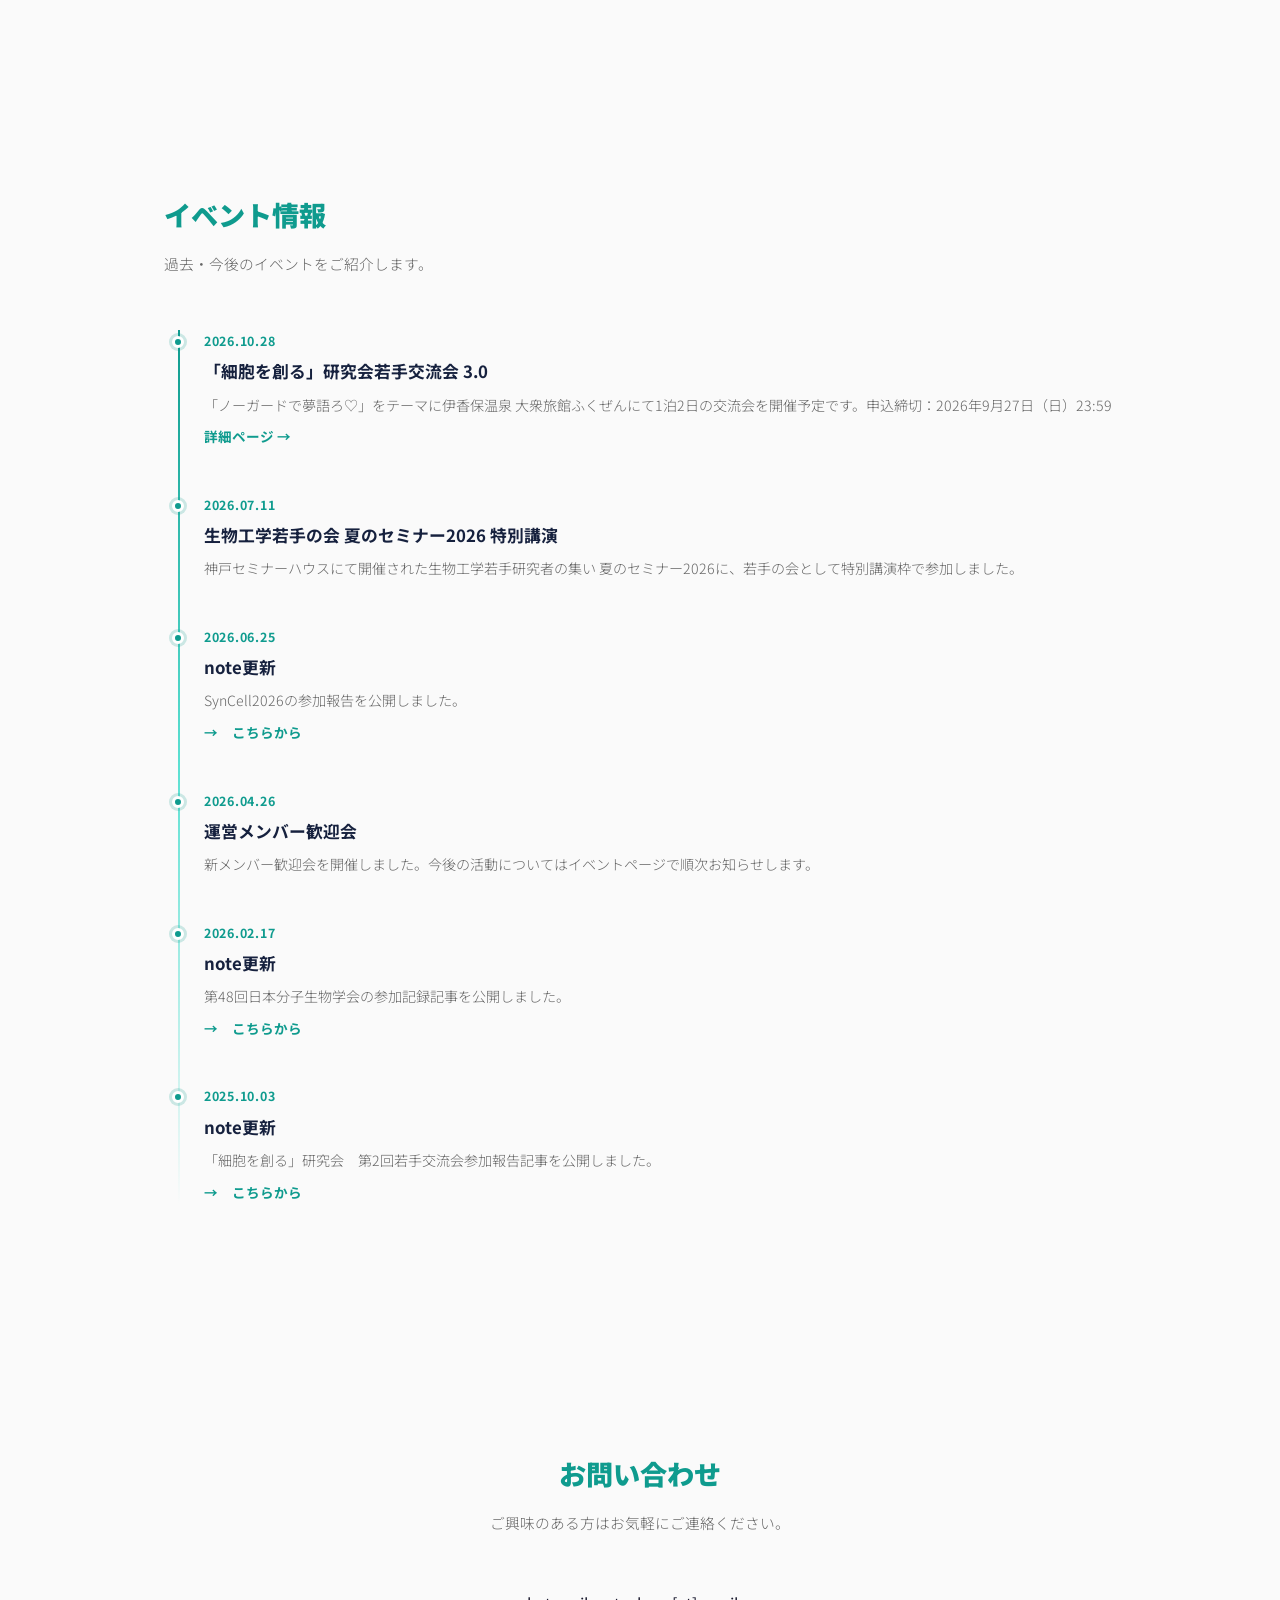
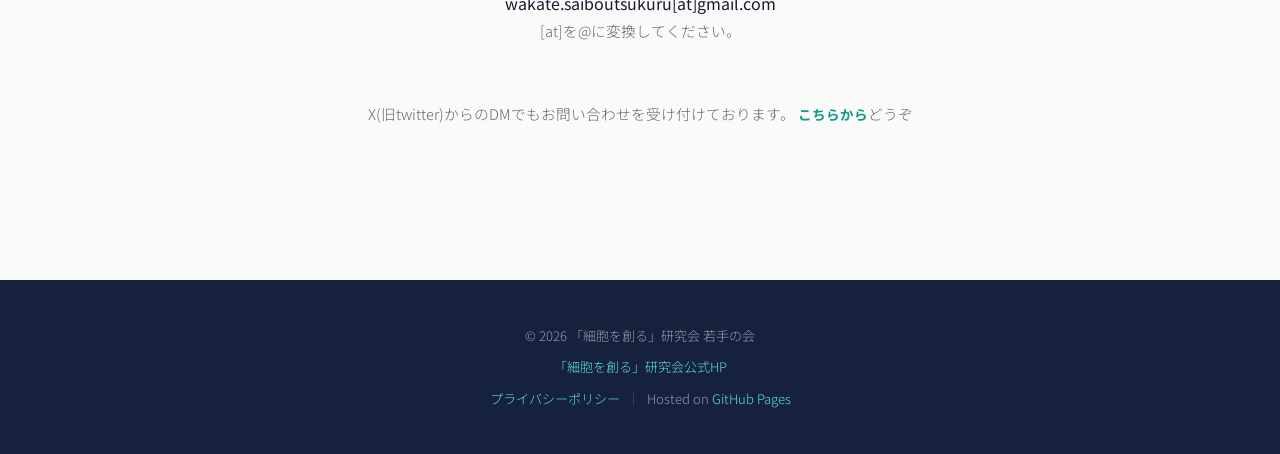
==== commit 8cc8c873: "Change application deadline to September 27, 2026 Updated the application deadline for the交流会 event." ====
--- a/index.html
+++ b/index.html
@@ -146,7 +146,7 @@
       <div class="timeline-item" data-aos="fade-right" data-aos-delay="50">
         <div class="date">2026.10.28</div>
         <h3>「細胞を創る」研究会若手交流会 3.0</h3>
-        <p>「ノーガードで夢語ろ♡」をテーマに伊香保温泉 大衆旅館ふくぜんにて1泊2日の交流会を開催予定です。申込締切：2026年9月20日（日）23:59</p>
+        <p>「ノーガードで夢語ろ♡」をテーマに伊香保温泉 大衆旅館ふくぜんにて1泊2日の交流会を開催予定です。申込締切：2026年9月27日（日）23:59</p>
         <a href="wakate-koryu-3.html" class="event-link">詳細ページ →</a>
       </div>
             <div class="timeline-item" data-aos="fade-right" data-aos-delay="100">
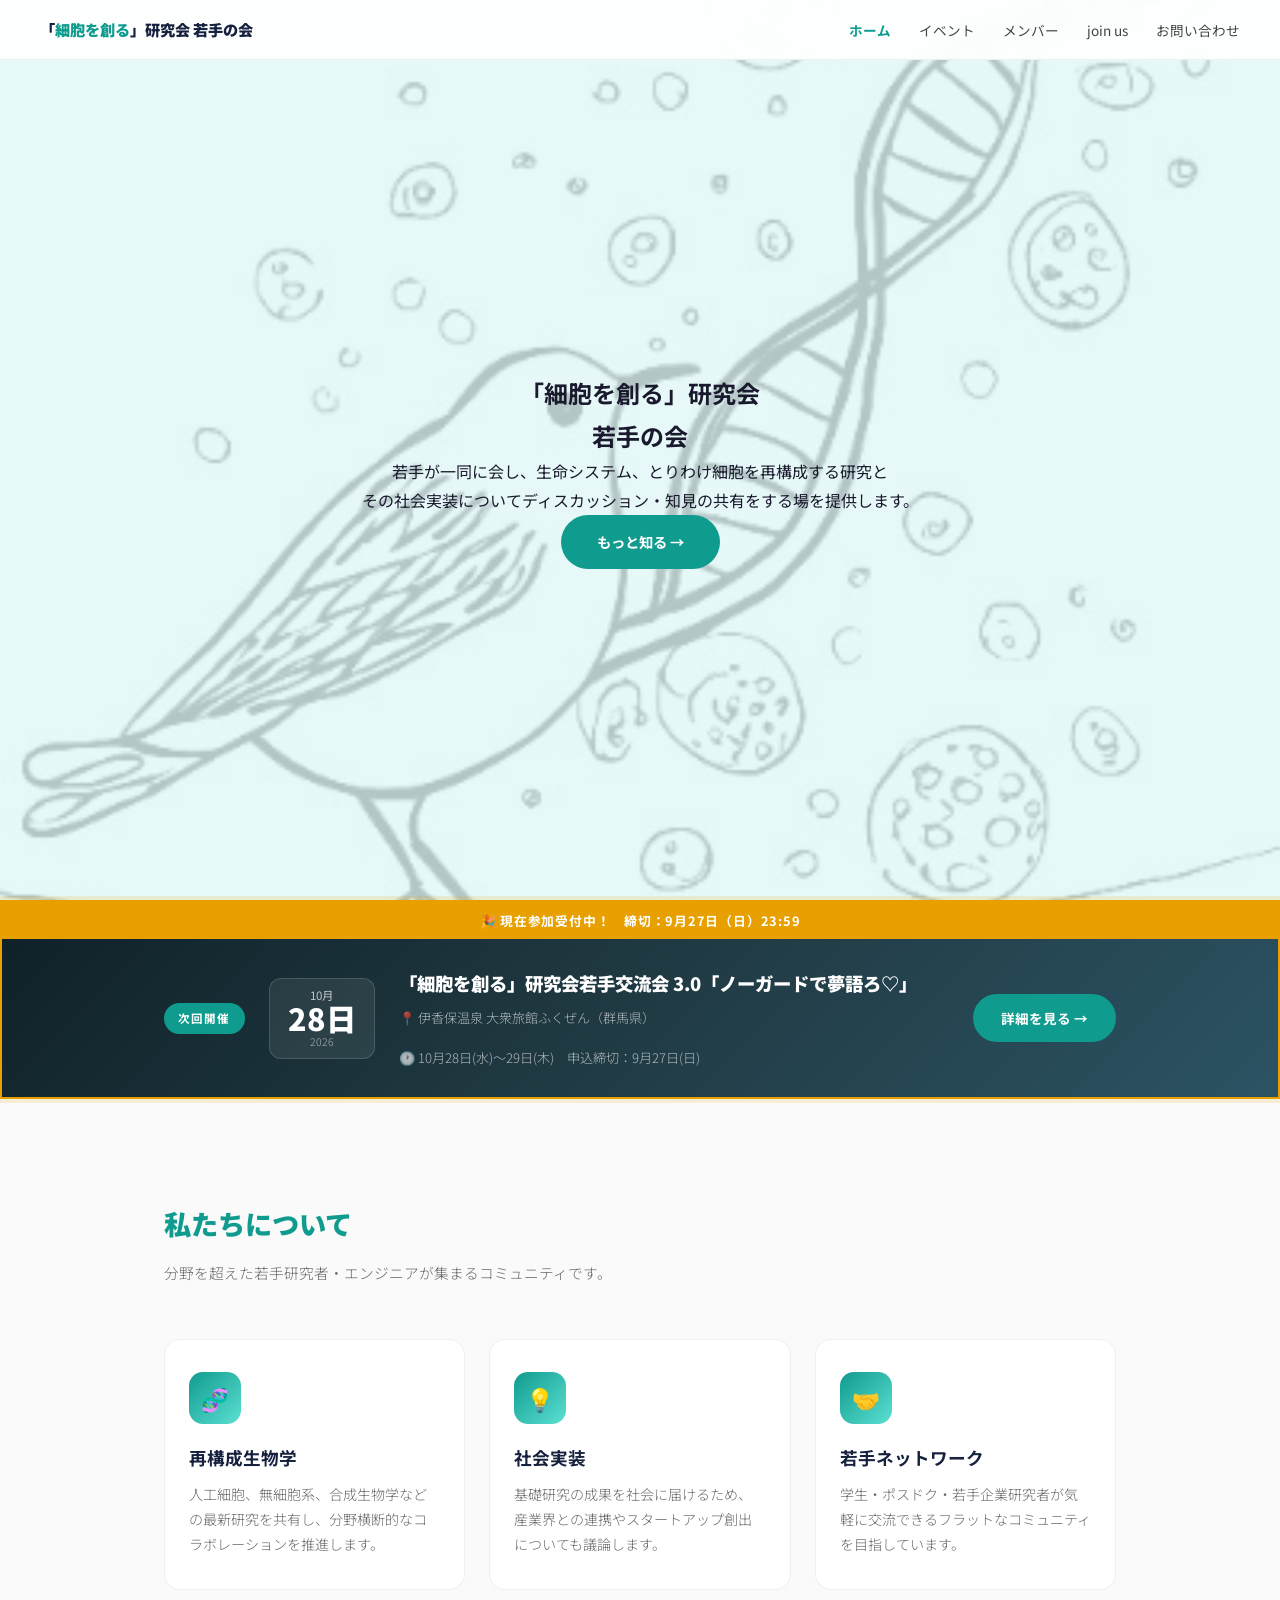
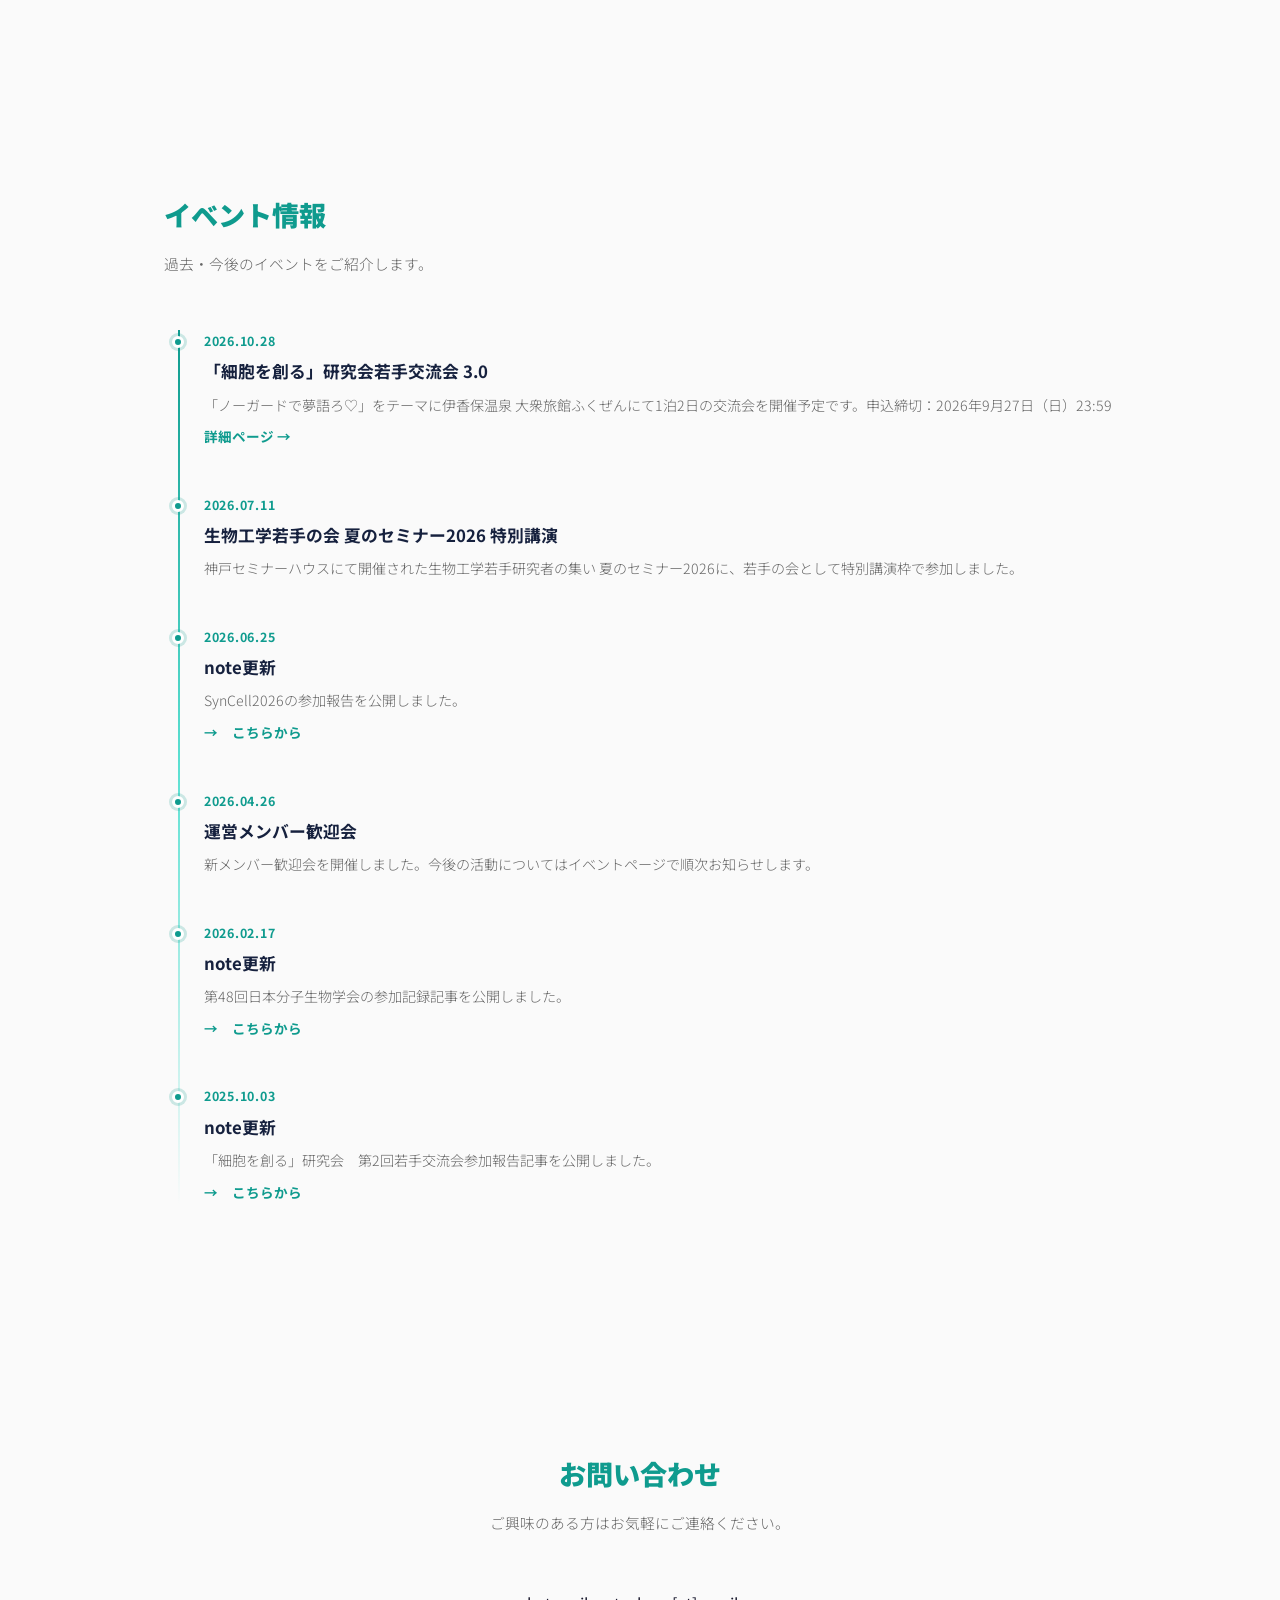
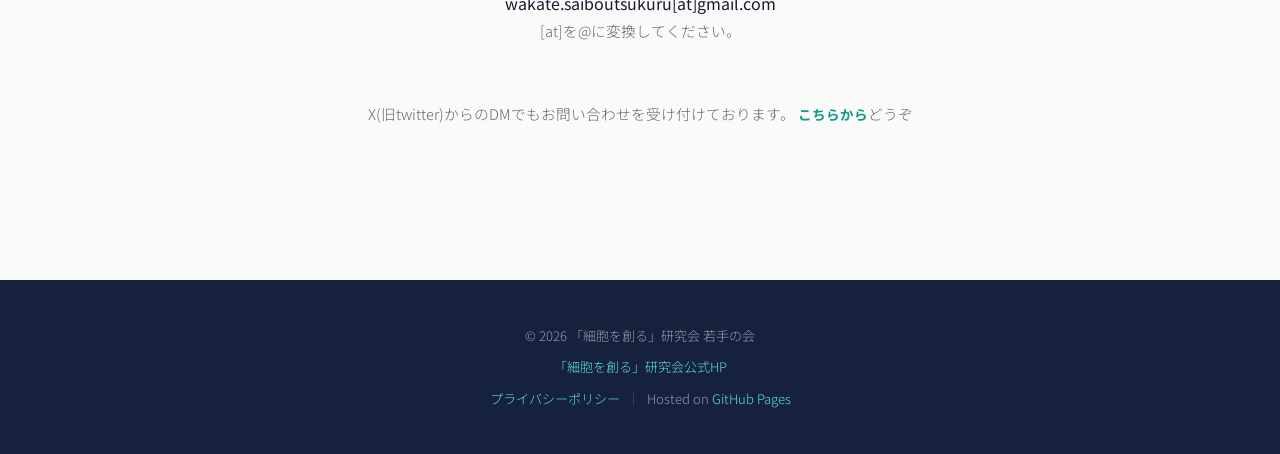
==== commit 4f326eac: "Update registration deadline to September 27" ====
--- a/index.html
+++ b/index.html
@@ -75,7 +75,7 @@
     - 開催が終わったらこのセクションごと削除するか、次の会の情報に書き換えてください
   -->
   <div class="announce-bar announce-bar--open" data-aos="fade-up">
-    <div class="announce-open-strip">🎉 現在参加受付中！　締切：9月20日（日）23:59</div>
+    <div class="announce-open-strip">🎉 現在参加受付中！　締切：9月27日（日）23:59</div>
     <div class="announce-inner">
       <div class="announce-badge">次回開催</div>
       <div class="announce-date-block">
@@ -87,7 +87,7 @@
         <div class="announce-title">「細胞を創る」研究会若手交流会 3.0「ノーガードで夢語ろ♡」</div>
         <div class="announce-meta">
           <span>📍 伊香保温泉 大衆旅館ふくぜん（群馬県）</span>
-          <span>🕐 10月28日(水)〜29日(木)　申込締切：9月20日(日)</span>
+          <span>🕐 10月28日(水)〜29日(木)　申込締切：9月27日(日)</span>
         </div>
       </div>
       <a href="wakate-koryu-3.html" class="announce-cta">詳細を見る →</a>
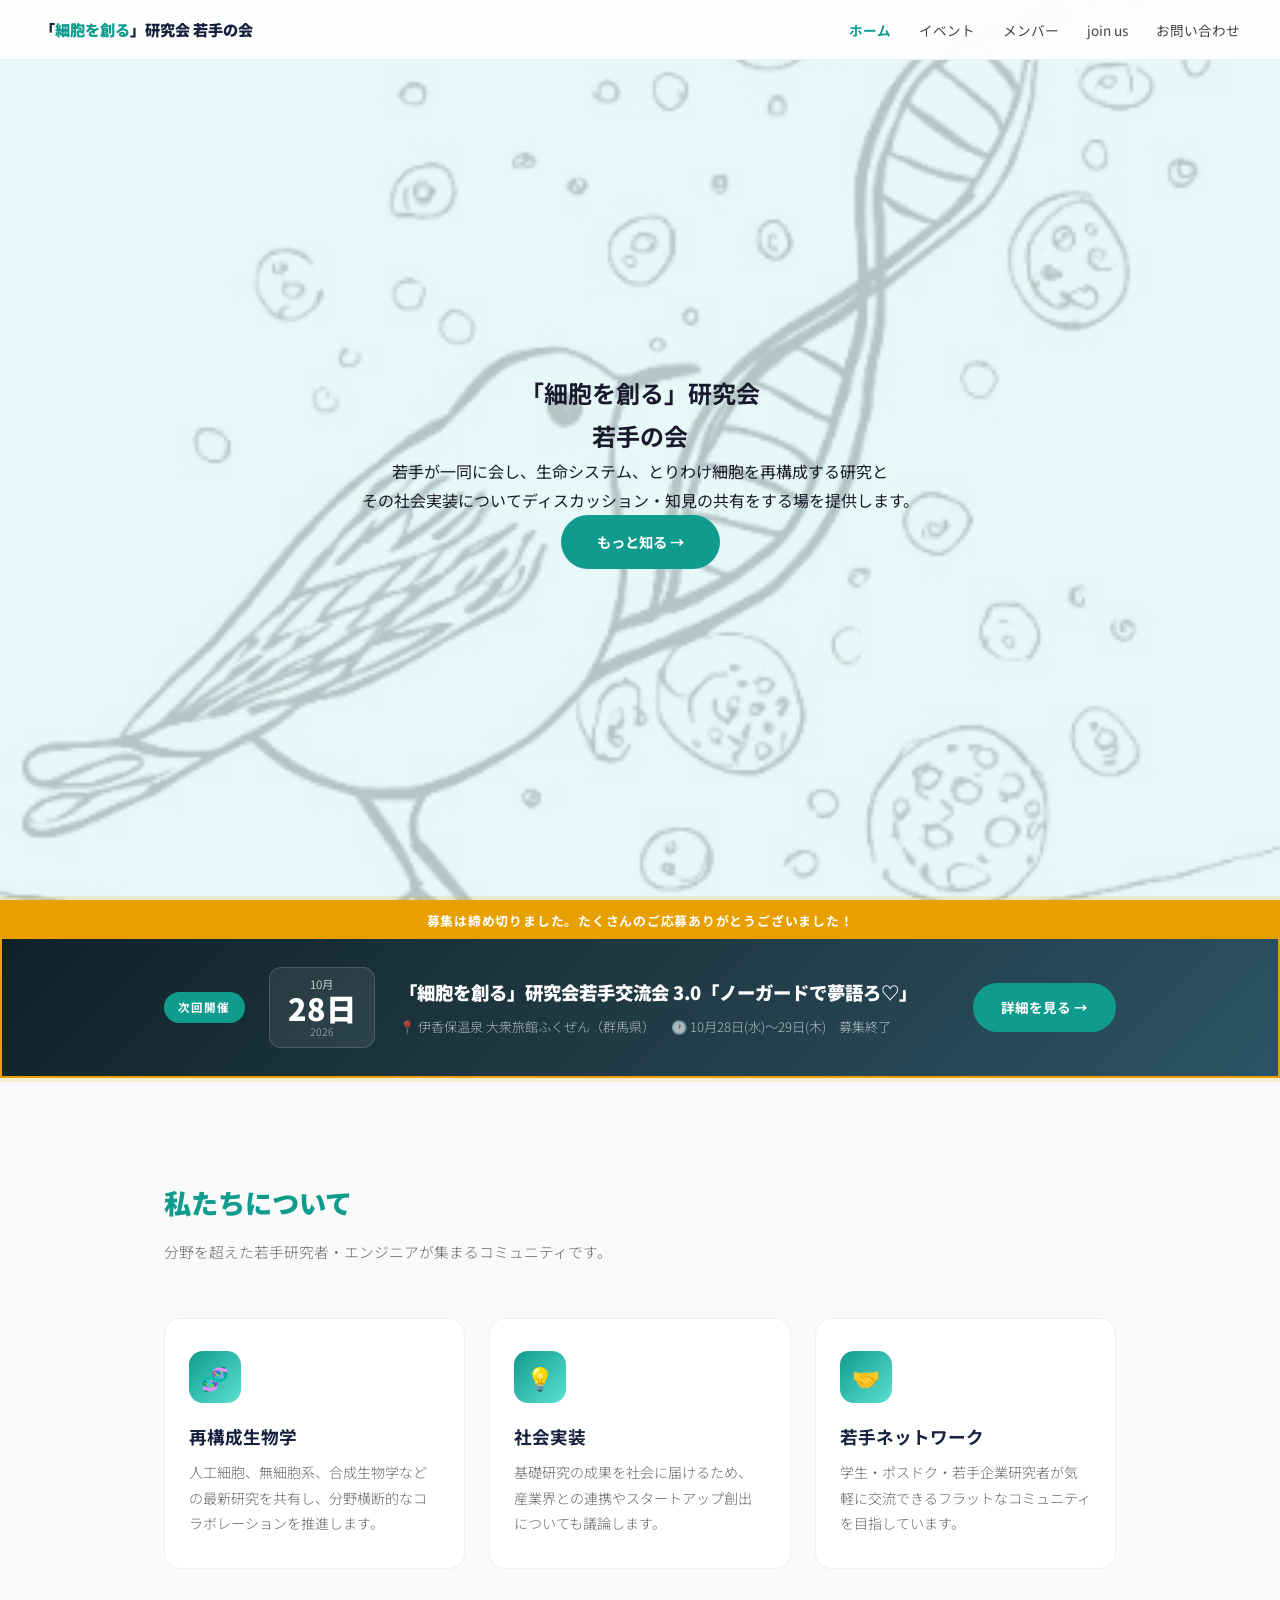
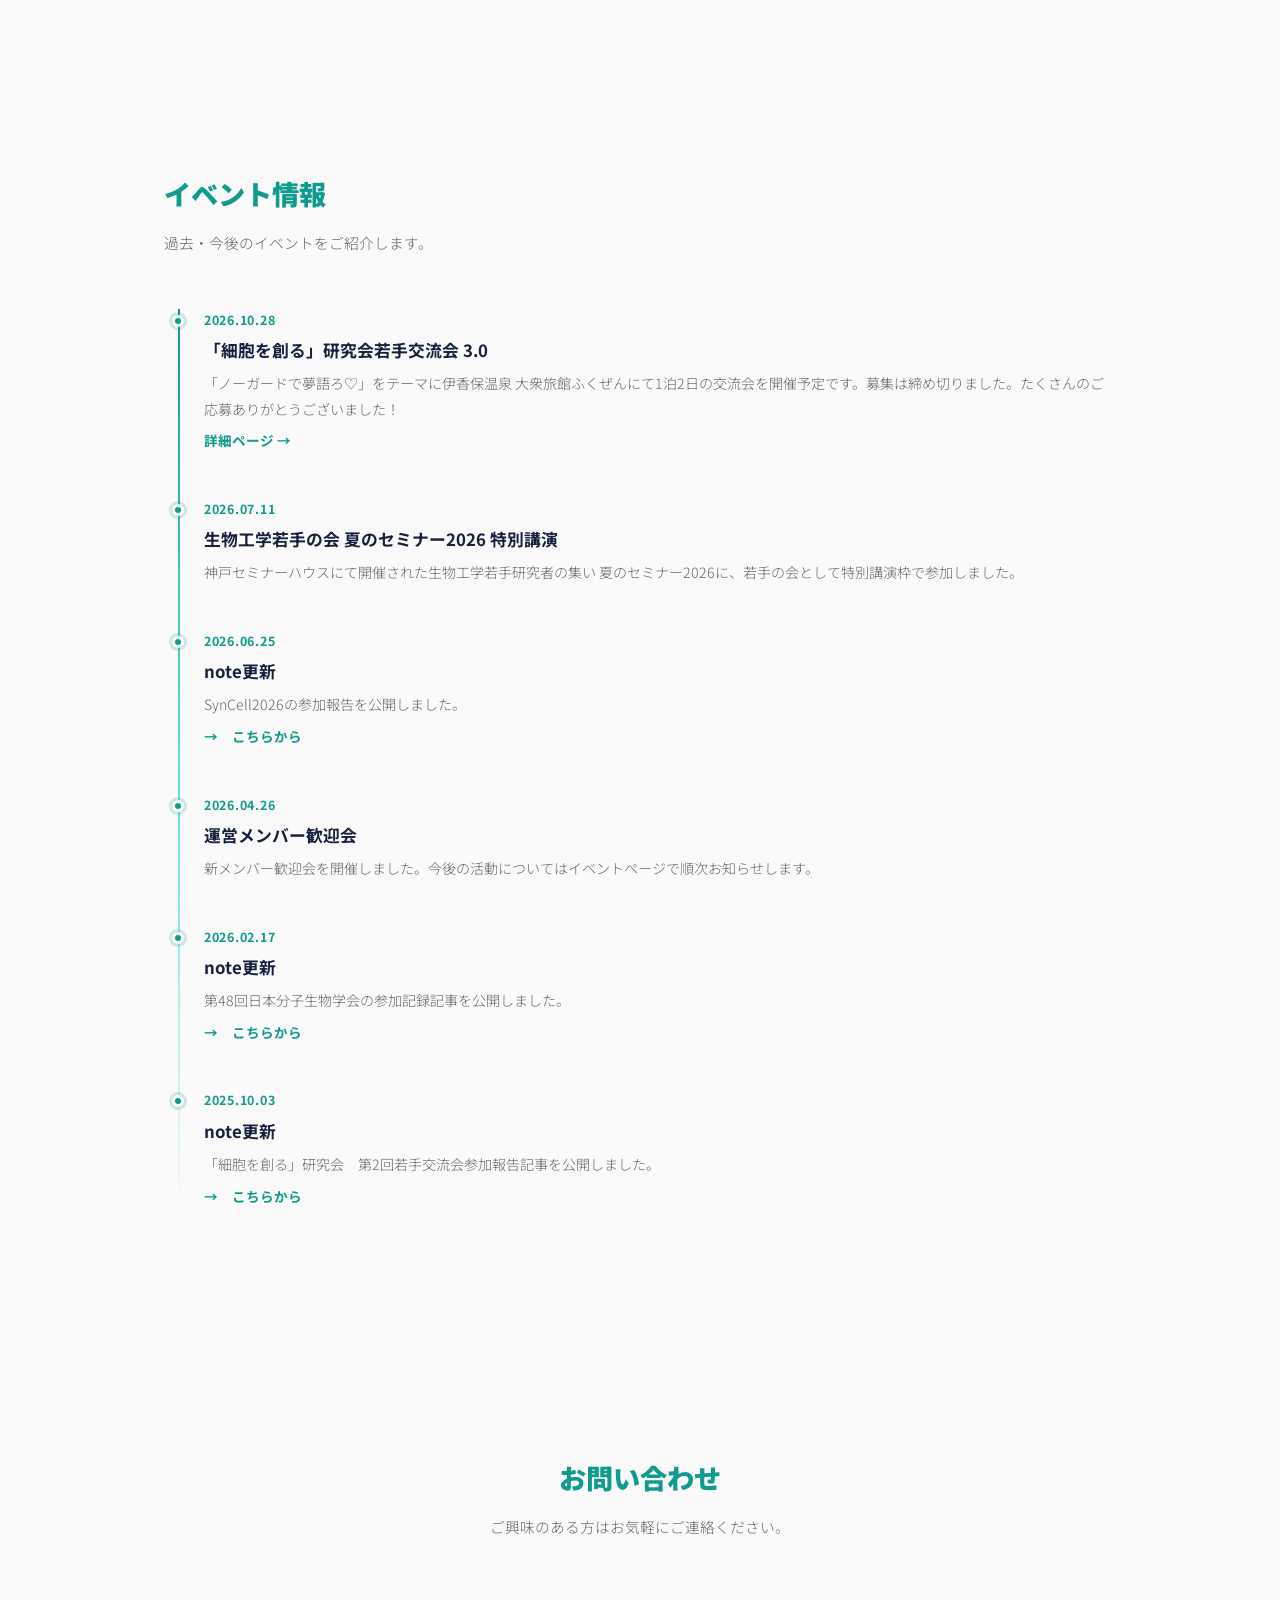
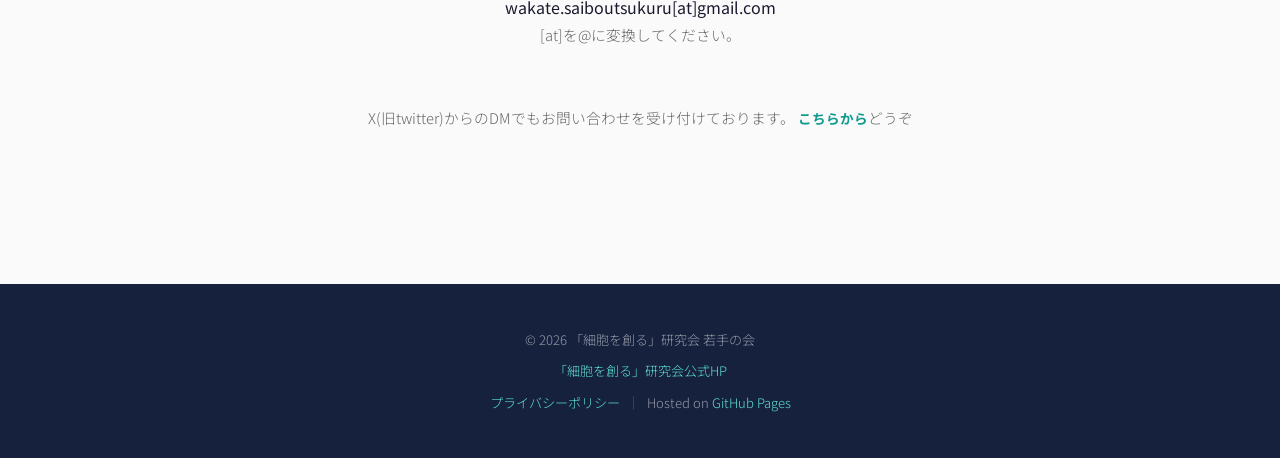
==== commit 76240468: "Add files via upload" ====
--- a/index.html
+++ b/index.html
@@ -75,7 +75,7 @@
     - 開催が終わったらこのセクションごと削除するか、次の会の情報に書き換えてください
   -->
   <div class="announce-bar announce-bar--open" data-aos="fade-up">
-    <div class="announce-open-strip">🎉 現在参加受付中！　締切：9月27日（日）23:59</div>
+    <div class="announce-open-strip">募集は締め切りました。たくさんのご応募ありがとうございました！</div>
     <div class="announce-inner">
       <div class="announce-badge">次回開催</div>
       <div class="announce-date-block">
@@ -87,7 +87,7 @@
         <div class="announce-title">「細胞を創る」研究会若手交流会 3.0「ノーガードで夢語ろ♡」</div>
         <div class="announce-meta">
           <span>📍 伊香保温泉 大衆旅館ふくぜん（群馬県）</span>
-          <span>🕐 10月28日(水)〜29日(木)　申込締切：9月27日(日)</span>
+          <span>🕐 10月28日(水)〜29日(木)　募集終了</span>
         </div>
       </div>
       <a href="wakate-koryu-3.html" class="announce-cta">詳細を見る →</a>
@@ -146,7 +146,7 @@
       <div class="timeline-item" data-aos="fade-right" data-aos-delay="50">
         <div class="date">2026.10.28</div>
         <h3>「細胞を創る」研究会若手交流会 3.0</h3>
-        <p>「ノーガードで夢語ろ♡」をテーマに伊香保温泉 大衆旅館ふくぜんにて1泊2日の交流会を開催予定です。申込締切：2026年9月27日（日）23:59</p>
+        <p>「ノーガードで夢語ろ♡」をテーマに伊香保温泉 大衆旅館ふくぜんにて1泊2日の交流会を開催予定です。募集は締め切りました。たくさんのご応募ありがとうございました！</p>
         <a href="wakate-koryu-3.html" class="event-link">詳細ページ →</a>
       </div>
             <div class="timeline-item" data-aos="fade-right" data-aos-delay="100">
